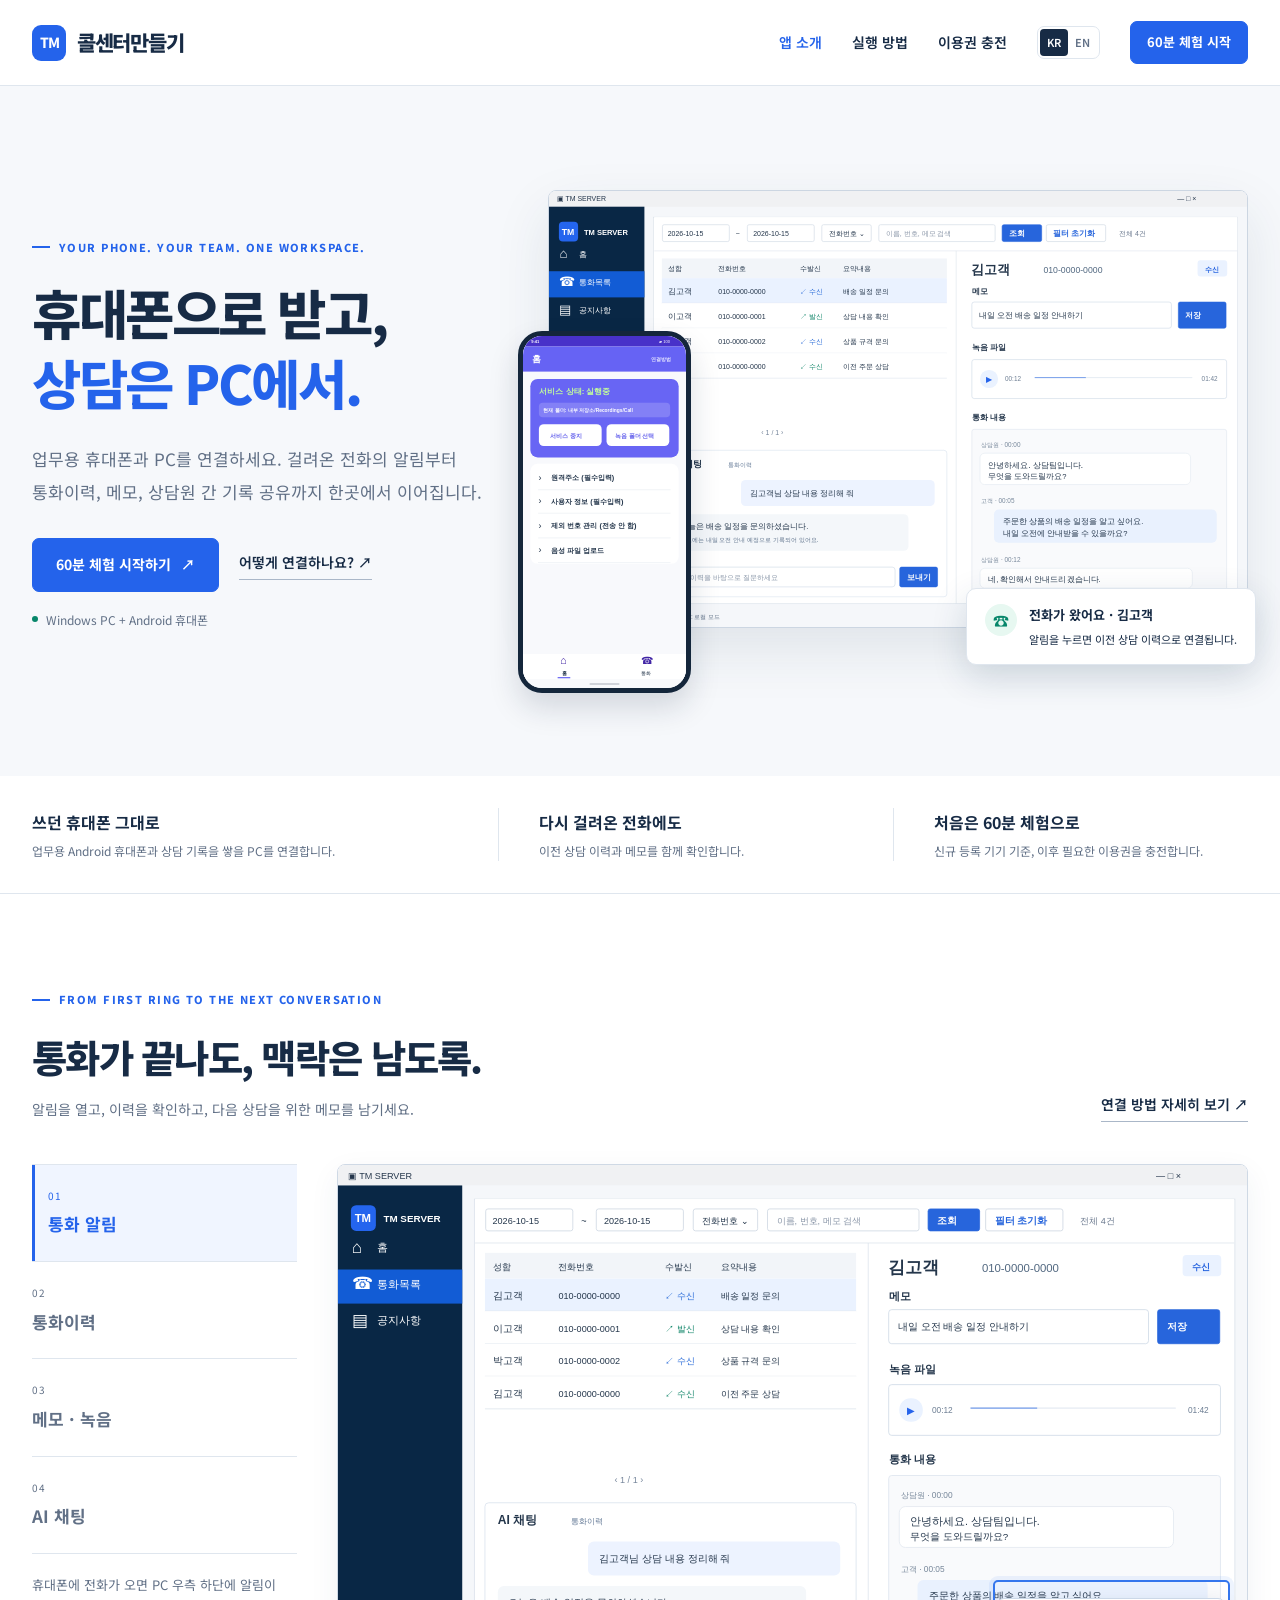
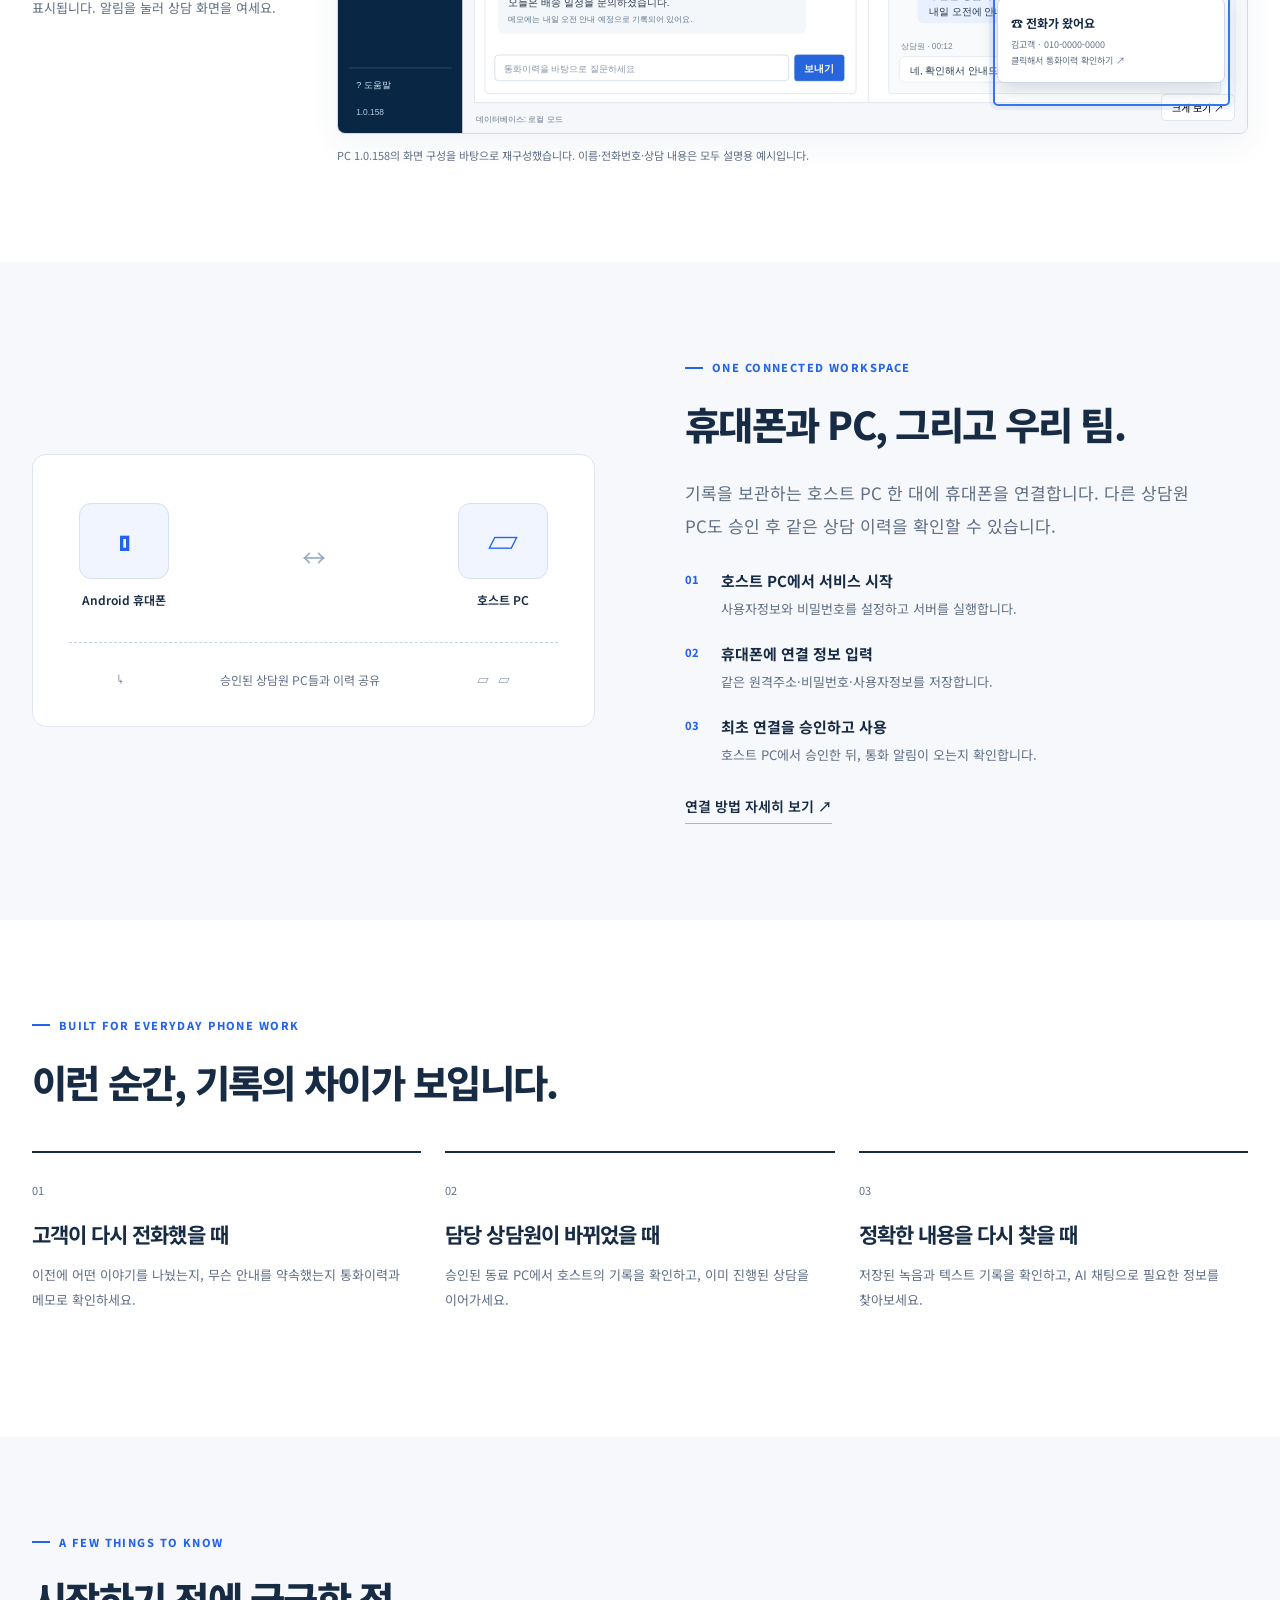
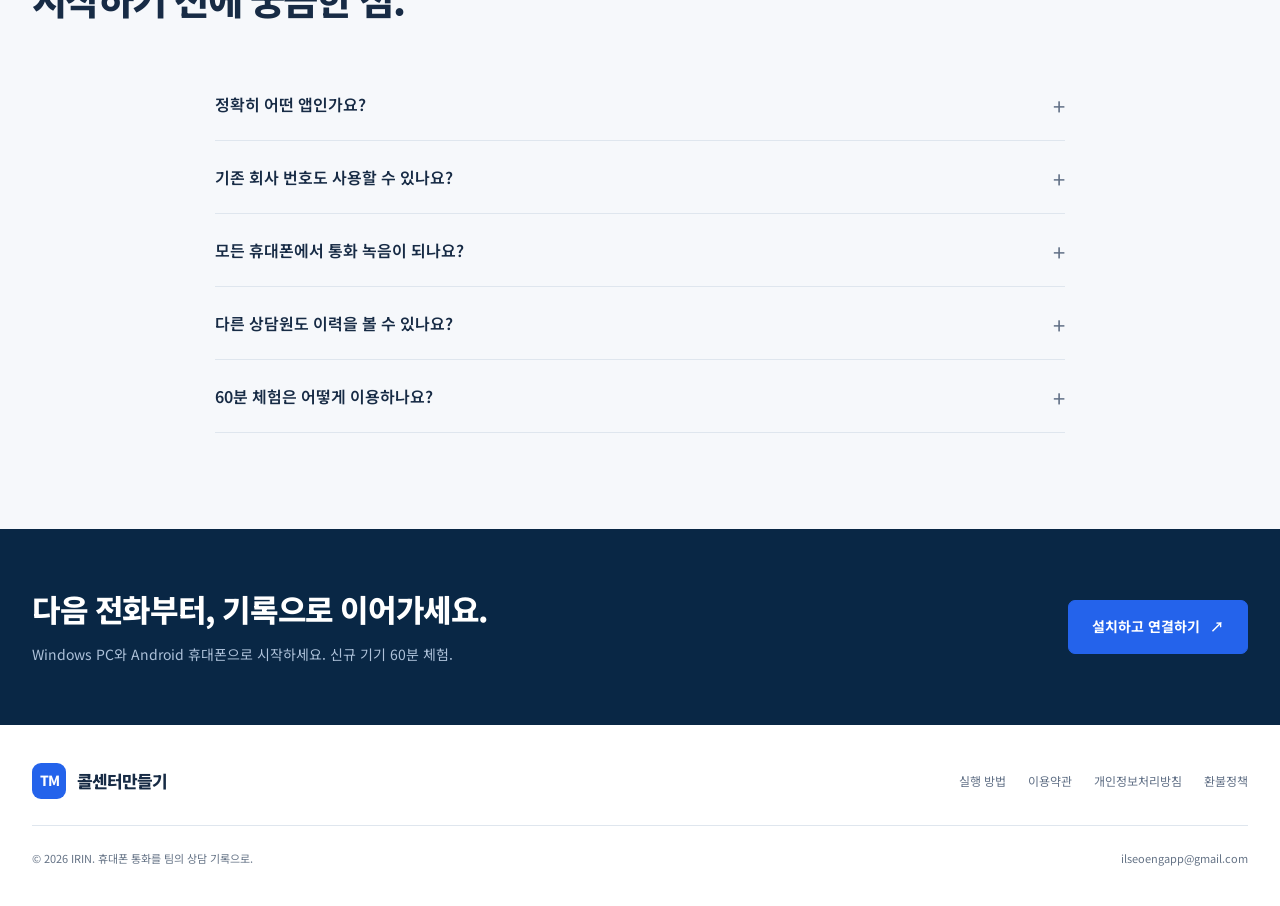
==== index.html @ b079500b "Renew TM product site and setup guide with current app screens" ====
<!DOCTYPE html>
<html lang="ko">
 <head>
  <meta charset="utf-8"/>
  <meta content="width=device-width, initial-scale=1" name="viewport"/>
  <meta content="#092745" name="theme-color"/>
  <title>
   콜센터만들기 | 휴대폰으로 받고, PC에서 이어가는 상담
  </title>
  <meta content="Android 휴대폰 통화 알림, 통화이력과 메모, 녹음 다시 듣기, AI 채팅까지. Windows PC와 연결하고 상담원끼리 기록을 공유하세요. 신규 기기 60분 체험." name="description"/>
  <link href="https://ilseoeng.github.io/" rel="canonical"/>
  <meta content="콜센터만들기 | 휴대폰으로 받고, PC에서 이어가는 상담" property="og:title"/>
  <meta content="Android 휴대폰 통화 알림, 통화이력과 메모, 녹음 다시 듣기, AI 채팅까지. Windows PC와 연결하고 상담원끼리 기록을 공유하세요. 신규 기기 60분 체험." property="og:description"/>
  <meta content="website" property="og:type"/>
  <meta content="https://ilseoeng.github.io/" property="og:url"/>
  <link href="assets/favicon.svg" rel="icon" type="image/svg+xml"/>
  <link href="assets/site.css" rel="stylesheet"/>
  <script defer="" src="assets/site.js">
  </script>
 </head>
 <body>
  <a class="skip" href="#main">
   본문으로 바로가기
  </a>
  <header class="header">
   <div class="wrap header-inner">
    <a class="brand" href="index.html">
     <span aria-hidden="true" class="brand-mark">
      TM
     </span>
     <span data-i18n="brand">
      콜센터만들기
     </span>
    </a>
    <button aria-controls="site-nav" aria-expanded="false" aria-label="메뉴 열기" class="nav-toggle">
     ☰
    </button>
    <nav aria-label="주 메뉴" class="nav" id="site-nav">
     <a aria-current="page" href="index.html#features">
      <span data-i18n="nav.about">
       앱 소개
      </span>
     </a>
     <a href="start.html">
      <span data-i18n="nav.guide">
       실행 방법
      </span>
     </a>
     <a href="pricing.html">
      <span data-i18n="nav.topup">
       이용권 충전
      </span>
     </a>
     <div aria-label="Language" class="language">
      <button aria-pressed="true" data-language="ko">
       KR
      </button>
      <button aria-pressed="false" data-language="en">
       EN
      </button>
     </div>
     <a class="btn small" href="start.html#download">
      <span data-i18n="nav.cta">
       60분 체험 시작
      </span>
     </a>
    </nav>
   </div>
  </header>
  <main id="main">
   <section class="hero">
    <div class="wrap hero-grid">
     <div class="hero-copy">
      <div class="eyebrow" data-i18n="hero.eyebrow">
       YOUR PHONE. YOUR TEAM. ONE WORKSPACE.
      </div>
      <h1>
       <span data-i18n="hero.h1">
        휴대폰으로 받고,
       </span>
       <br/>
       <span class="accent" data-i18n="hero.h2">
        상담은 PC에서.
       </span>
      </h1>
      <p class="lead" data-i18n="hero.desc">
       업무용 휴대폰과 PC를 연결하세요. 걸려온 전화의 알림부터 통화이력, 메모, 상담원 간 기록 공유까지 한곳에서 이어집니다.
      </p>
      <div class="hero-actions">
       <a class="btn" href="start.html#download">
        <span data-i18n="hero.cta">
         60분 체험 시작하기
        </span>
        <span aria-hidden="true">
         ↗
        </span>
       </a>
       <a class="text-link" href="start.html#pc">
        <span data-i18n="hero.link">
         어떻게 연결하나요? ↗
        </span>
       </a>
      </div>
      <div class="hero-platform">
       <span class="status-dot">
       </span>
       <span data-i18n="hero.platform">
        Windows PC + Android 휴대폰
       </span>
      </div>
     </div>
     <figure class="hero-visual" style="margin:0">
      <img alt="PC 통화목록. 통화이력, AI 채팅, 메모, 녹음 파일과 통화 내용이 한 화면에 배치됩니다." class="hero-desktop" fetchpriority="high" height="750" src="assets/screens/pc-calls.svg" width="1200"/>
      <div class="hero-phone">
       <img alt="연결된 Android 앱 홈 화면" height="870" src="assets/screens/mobile-home.svg" width="400"/>
      </div>
      <div class="hero-toast">
       <span aria-hidden="true" class="toast-icon">
        ☎
       </span>
       <div>
        <strong>
         <span data-i18n="hero.notice">
          전화가 왔어요 · 김고객
         </span>
        </strong>
        <span data-i18n="hero.notice.desc">
         알림을 누르면 이전 상담 이력으로 연결됩니다.
        </span>
       </div>
      </div>
      <figcaption class="visual-caption">
       <span data-i18n="hero.caption">
        최신 UI를 바탕으로 재구성 · 예시 데이터
       </span>
      </figcaption>
     </figure>
    </div>
   </section>
   <section aria-label="서비스 요약" class="intro-strip">
    <div class="wrap intro-inner">
     <div>
      <strong data-i18n="strip.1">
       쓰던 휴대폰 그대로
      </strong>
      <p data-i18n="strip.1d">
       업무용 Android 휴대폰과 상담 기록을 쌓을 PC를 연결합니다.
      </p>
     </div>
     <div>
      <strong data-i18n="strip.2">
       다시 걸려온 전화에도
      </strong>
      <p data-i18n="strip.2d">
       이전 상담 이력과 메모를 함께 확인합니다.
      </p>
     </div>
     <div>
      <strong data-i18n="strip.3">
       처음은 60분 체험으로
      </strong>
      <p data-i18n="strip.3d">
       신규 등록 기기 기준, 이후 필요한 이용권을 충전합니다.
      </p>
     </div>
    </div>
   </section>
   <section class="section" id="features">
    <div class="wrap">
     <div class="section-head">
      <div>
       <div class="eyebrow" data-i18n="tour.eye">
        FROM FIRST RING TO THE NEXT CONVERSATION
       </div>
       <h2 data-i18n="tour.title">
        통화가 끝나도, 맥락은 남도록.
       </h2>
       <p data-i18n="tour.desc">
        알림을 열고, 이력을 확인하고, 다음 상담을 위한 메모를 남기세요.
       </p>
      </div>
      <a class="text-link" href="start.html">
       <span data-i18n="connect.link">
        연결 방법 자세히 보기 ↗
       </span>
      </a>
     </div>
     <div class="tour">
      <div class="tour-controls">
       <div aria-label="기능 흐름" class="tour-tabs" role="tablist">
        <button aria-controls="tour-panel" aria-selected="true" class="tour-tab" data-demo="notice" id="tab-notice" role="tab" tabindex="0">
         <span>
          01
         </span>
         <strong data-i18n="tour.1">
          통화 알림
         </strong>
        </button>
        <button aria-controls="tour-panel" aria-selected="false" class="tour-tab" data-demo="history" id="tab-history" role="tab" tabindex="-1">
         <span>
          02
         </span>
         <strong data-i18n="tour.2">
          통화이력
         </strong>
        </button>
        <button aria-controls="tour-panel" aria-selected="false" class="tour-tab" data-demo="memo" id="tab-memo" role="tab" tabindex="-1">
         <span>
          03
         </span>
         <strong data-i18n="tour.3">
          메모 · 녹음
         </strong>
        </button>
        <button aria-controls="tour-panel" aria-selected="false" class="tour-tab" data-demo="ai" id="tab-ai" role="tab" tabindex="-1">
         <span>
          04
         </span>
         <strong data-i18n="tour.4">
          AI 채팅
         </strong>
        </button>
       </div>
       <p aria-live="polite" class="tour-description" id="tour-description">
        휴대폰에 전화가 오면 PC 우측 하단에 알림이 표시됩니다. 알림을 눌러 상담 화면을 여세요.
       </p>
      </div>
      <div aria-labelledby="tab-notice" class="tour-screen" data-scene="notice" id="tour-panel" role="tabpanel">
       <div class="tour-viewport">
        <button aria-label="PC 통화목록 예시 화면 확대" class="screen-button screen-frame" data-zoom="">
         <img alt="PC 통화목록, 메모, 녹음 다시 듣기와 AI 채팅의 위치" height="750" loading="lazy" src="assets/screens/pc-calls.svg" width="1200"/>
         <span class="zoom-label">
          <span data-i18n="zoom">
           크게 보기 ↗
          </span>
         </span>
        </button>
        <button aria-label="통화 알림을 열어 통화이력 보기" class="tour-notification" type="button">
         <strong>
          ☎ 전화가 왔어요
         </strong>
         <span>
          김고객 · 010-0000-0000
         </span>
         <span>
          클릭해서 통화이력 확인하기 ↗
         </span>
        </button>
        <div class="tour-highlight">
        </div>
       </div>
       <p class="figure-note" data-i18n="tour.note">
        PC 1.0.158의 화면 구성을 바탕으로 재구성했습니다. 이름·전화번호·상담 내용은 모두 설명용 예시입니다.
       </p>
      </div>
     </div>
    </div>
   </section>
   <section class="section soft">
    <div class="wrap workflow">
     <div class="workflow-diagram">
      <div class="device-pair">
       <div class="device">
        <span aria-hidden="true">
         ▯
        </span>
        <span data-i18n="connect.phone">
         Android 휴대폰
        </span>
       </div>
       <span aria-hidden="true" class="connection">
        ↔
       </span>
       <div class="device">
        <span aria-hidden="true">
         ▱
        </span>
        <span data-i18n="connect.host">
         호스트 PC
        </span>
       </div>
      </div>
      <div class="team-line">
       <span aria-hidden="true">
        ↳
       </span>
       <span data-i18n="connect.agent">
        승인된 상담원 PC들과 이력 공유
       </span>
       <span aria-hidden="true">
        ▱   ▱
       </span>
      </div>
     </div>
     <div>
      <div class="eyebrow" data-i18n="connect.eye">
       ONE CONNECTED WORKSPACE
      </div>
      <h2 data-i18n="connect.title">
       휴대폰과 PC, 그리고 우리 팀.
      </h2>
      <p class="lead" data-i18n="connect.desc">
       기록을 보관하는 호스트 PC 한 대에 휴대폰을 연결합니다. 다른 상담원 PC도 승인 후 같은 상담 이력을 확인할 수 있습니다.
      </p>
      <div class="steps-inline">
       <div>
        <span class="step-dot">
         01
        </span>
        <div>
         <strong data-i18n="connect.1">
          호스트 PC에서 서비스 시작
         </strong>
         <p data-i18n="connect.1d">
          사용자정보와 비밀번호를 설정하고 서버를 실행합니다.
         </p>
        </div>
       </div>
       <div>
        <span class="step-dot">
         02
        </span>
        <div>
         <strong data-i18n="connect.2">
          휴대폰에 연결 정보 입력
         </strong>
         <p data-i18n="connect.2d">
          같은 원격주소·비밀번호·사용자정보를 저장합니다.
         </p>
        </div>
       </div>
       <div>
        <span class="step-dot">
         03
        </span>
        <div>
         <strong data-i18n="connect.3">
          최초 연결을 승인하고 사용
         </strong>
         <p data-i18n="connect.3d">
          호스트 PC에서 승인한 뒤, 통화 알림이 오는지 확인합니다.
         </p>
        </div>
       </div>
      </div>
      <a class="text-link" href="start.html">
       <span data-i18n="connect.link">
        연결 방법 자세히 보기 ↗
       </span>
      </a>
     </div>
    </div>
   </section>
   <section class="section">
    <div class="wrap">
     <div class="section-head">
      <div>
       <div class="eyebrow" data-i18n="use.eye">
        BUILT FOR EVERYDAY PHONE WORK
       </div>
       <h2 data-i18n="use.title">
        이런 순간, 기록의 차이가 보입니다.
       </h2>
      </div>
     </div>
     <div class="use-cases">
      <article class="use-case">
       <div class="number">
        01
       </div>
       <h3 data-i18n="use.1">
        고객이 다시 전화했을 때
       </h3>
       <p data-i18n="use.1d">
        이전에 어떤 이야기를 나눴는지, 무슨 안내를 약속했는지 통화이력과 메모로 확인하세요.
       </p>
      </article>
      <article class="use-case">
       <div class="number">
        02
       </div>
       <h3 data-i18n="use.2">
        담당 상담원이 바뀌었을 때
       </h3>
       <p data-i18n="use.2d">
        승인된 동료 PC에서 호스트의 기록을 확인하고, 이미 진행된 상담을 이어가세요.
       </p>
      </article>
      <article class="use-case">
       <div class="number">
        03
       </div>
       <h3 data-i18n="use.3">
        정확한 내용을 다시 찾을 때
       </h3>
       <p data-i18n="use.3d">
        저장된 녹음과 텍스트 기록을 확인하고, AI 채팅으로 필요한 정보를 찾아보세요.
       </p>
      </article>
     </div>
    </div>
   </section>
   <section class="section soft">
    <div class="wrap">
     <div class="section-head">
      <div>
       <div class="eyebrow" data-i18n="faq.eye">
        A FEW THINGS TO KNOW
       </div>
       <h2 data-i18n="faq.title">
        시작하기 전에 궁금한 점.
       </h2>
      </div>
     </div>
     <div class="faq">
      <details>
       <summary>
        <span data-i18n="faq.1">
         정확히 어떤 앱인가요?
        </span>
       </summary>
       <p data-i18n="faq.1d">
        Android 휴대폰의 수발신 통화를 Windows PC의 알림·통화이력·메모와 연결하는 상담 관리 앱입니다. 녹음 파일이 있으면 다시 듣기와 텍스트 기록, AI를 활용한 내용 확인도 할 수 있습니다. 실제 전화는 휴대폰으로 받습니다.
       </p>
      </details>
      <details>
       <summary>
        <span data-i18n="faq.2">
         기존 회사 번호도 사용할 수 있나요?
        </span>
       </summary>
       <p data-i18n="faq.2d">
        회사·매장 번호를 업무용 Android 휴대폰으로 착신전환해 받는 방식으로 사용할 수 있습니다. 착신전환은 이용 중인 통신사에서 별도로 설정하세요. 휴대폰 번호로 직접 걸고 받는 통화도 연결할 수 있습니다.
       </p>
      </details>
      <details>
       <summary>
        <span data-i18n="faq.3">
         모든 휴대폰에서 통화 녹음이 되나요?
        </span>
       </summary>
       <p data-i18n="faq.3d">
        통화 녹음 지원 여부는 휴대폰과 기본 전화 앱에 따라 다릅니다. 녹음을 지원하는 환경에서 통화 녹음이 저장되는 폴더를 선택하세요. 녹음 다시 듣기와 텍스트 기록은 해당 녹음 파일이 있어야 사용할 수 있습니다.
       </p>
      </details>
      <details>
       <summary>
        <span data-i18n="faq.4">
         다른 상담원도 이력을 볼 수 있나요?
        </span>
       </summary>
       <p data-i18n="faq.4d">
        추가 상담원 PC에 프로그램을 설치하고 클라이언트 탭에서 호스트 PC로 연결합니다. 최초 접속은 호스트 PC에서 승인해야 하며, 기록을 제공하는 호스트 PC가 실행 중이어야 합니다.
       </p>
      </details>
      <details>
       <summary>
        <span data-i18n="faq.5">
         60분 체험은 어떻게 이용하나요?
        </span>
       </summary>
       <p data-i18n="faq.5d">
        신규 등록 대상 기기에 60분 체험 시간이 제공됩니다. 이미 사용한 기기를 재설치해도 시간이 새로 지급되지는 않습니다. 이후에는 이용권을 충전해 사용하세요.
       </p>
      </details>
     </div>
    </div>
   </section>
   <section class="cta">
    <div class="wrap cta-inner">
     <div>
      <h2 data-i18n="cta.title">
       다음 전화부터, 기록으로 이어가세요.
      </h2>
      <p data-i18n="cta.desc">
       Windows PC와 Android 휴대폰으로 시작하세요. 신규 기기 60분 체험.
      </p>
     </div>
     <a class="btn" href="start.html#download">
      <span data-i18n="cta.button">
       설치하고 연결하기
      </span>
      <span aria-hidden="true">
       ↗
      </span>
     </a>
    </div>
   </section>
  </main>
  <footer class="footer">
   <div class="wrap">
    <div class="footer-top">
     <a class="brand" href="index.html">
      <span aria-hidden="true" class="brand-mark">
       TM
      </span>
      <span data-i18n="brand">
       콜센터만들기
      </span>
     </a>
     <div class="footer-links">
      <a href="start.html">
       <span data-i18n="footer.guide">
        실행 방법
       </span>
      </a>
      <a href="terms.html">
       <span data-i18n="footer.terms">
        이용약관
       </span>
      </a>
      <a href="privacy.html">
       <span data-i18n="footer.privacy">
        개인정보처리방침
       </span>
      </a>
      <a href="refund.html">
       <span data-i18n="footer.refund">
        환불정책
       </span>
      </a>
     </div>
    </div>
    <div class="footer-bottom">
     <span>
      © 2026 IRIN.
      <span data-i18n="footer.tagline">
       휴대폰 통화를 팀의 상담 기록으로.
      </span>
     </span>
     <a href="mailto:ilseoengapp@gmail.com">
      ilseoengapp@gmail.com
     </a>
    </div>
   </div>
  </footer>
  <dialog aria-labelledby="dialog-title" class="screen-dialog" id="screen-dialog">
   <div class="dialog-top">
    <strong id="dialog-title">
    </strong>
    <button aria-label="확대 화면 닫기" class="dialog-close">
     ×
    </button>
   </div>
   <img alt="" class="dialog-image" src="assets/screens/pc-server.svg"/>
  </dialog>
 </body>
</html>
---- assets/site.css ----
@import url('https://fonts.googleapis.com/css2?family=Noto+Sans+KR:wght@400;500;600;700;800;900&display=swap');
:root{--ink:#172b45;--muted:#617086;--blue:#2463eb;--line:#dfe6ee;--paper:#f6f8fb;--green:#07866a;--navy:#092745;--font:'Noto Sans KR',sans-serif}
*{box-sizing:border-box}html{scroll-behavior:smooth;scroll-padding-top:110px}body{margin:0;color:var(--ink);background:#fff;font-family:var(--font);font-size:15px;line-height:1.75;-webkit-font-smoothing:antialiased}a{color:inherit;text-decoration:none}button,input{font:inherit}button,a{-webkit-tap-highlight-color:transparent}button{cursor:pointer}img{display:block;max-width:100%;height:auto}h1,h2,h3,p{margin:0}h1,h2,h3{word-break:keep-all;overflow-wrap:break-word;line-height:1.4;letter-spacing:-.045em}h1{font-size:clamp(36px,4.2vw,60px);font-weight:800;line-height:1.3}h2{font-size:clamp(28px,3vw,42px);font-weight:800}h3{font-size:21px;font-weight:700}p{word-break:keep-all}a:focus-visible,button:focus-visible,summary:focus-visible{outline:3px solid #3779f7;outline-offset:5px;border-radius:4px}.skip{position:fixed;top:-80px;left:16px;background:var(--ink);color:#fff;padding:10px 20px;z-index:100}.skip:focus{top:8px}.wrap{width:min(1240px,calc(100% - 64px));margin:auto}.header{height:86px;border-bottom:1px solid var(--line);background:#ffffffed;backdrop-filter:blur(15px);position:sticky;top:0;z-index:30}.header-inner{display:flex;align-items:center;justify-content:space-between;height:100%;gap:28px}.brand{display:flex;align-items:center;gap:11px;font-size:21px;font-weight:800;letter-spacing:-.06em;white-space:nowrap}.brand-mark{display:grid;place-items:center;width:34px;height:36px;background:var(--blue);color:white;font-size:14px;border-radius:9px;letter-spacing:-1px}.nav{display:flex;align-items:center;gap:30px;font-size:14px;font-weight:600}.nav a:hover,.text-link:hover{color:var(--blue)}.nav a[aria-current=page]{color:var(--blue)}.language{border:1px solid var(--line);border-radius:7px;display:flex;padding:2px;font-size:11px}.language button{border:0;background:none;color:var(--muted);padding:5px 7px;border-radius:4px;font-size:11px;line-height:1.5}.language button[aria-pressed=true]{background:var(--ink);color:#fff}.nav-toggle{display:none;background:none;border:1px solid var(--line);padding:6px 11px;border-radius:6px}.btn{display:inline-flex;align-items:center;justify-content:center;gap:10px;border:1px solid var(--blue);background:var(--blue);color:white;padding:14px 23px;border-radius:7px;font-weight:700;font-size:14px;line-height:1.7;transition:background .18s,transform .18s}.btn:hover{background:#174cbd;transform:translateY(-1px);color:#fff}.btn.small{padding:9px 16px;font-size:13px}.btn-secondary{background:#fff;border-color:var(--line);color:var(--ink)}.btn-secondary:hover{background:var(--paper);color:var(--ink)}.text-link{font-size:14px;font-weight:600;border-bottom:1px solid #aab7c8;padding-bottom:4px;display:inline-block}.eyebrow{display:flex;align-items:center;gap:9px;color:var(--blue);font-size:11px;font-weight:800;letter-spacing:.13em;text-transform:uppercase;margin-bottom:20px}.eyebrow:before{content:'';width:18px;height:2px;background:currentColor}.lead{font-size:17px;line-height:1.95;color:var(--muted);margin-top:25px;max-width:530px}.muted{color:var(--muted)}.fine{font-size:12px;color:var(--muted)}.hero{padding:80px 0 75px;overflow:hidden;background:var(--paper)}.hero-grid{display:grid;grid-template-columns:.86fr 1.34fr;align-items:center;gap:38px}.hero .accent{color:var(--blue)}.hero-actions{display:flex;flex-wrap:wrap;align-items:center;gap:20px;margin:30px 0 17px}.hero-platform{display:flex;align-items:center;gap:8px;color:var(--muted);font-size:12px}.status-dot{width:6px;height:6px;border-radius:50%;background:var(--green);display:inline-block}.hero-visual{position:relative;min-width:0;padding:24px 0 45px 18px}.hero-desktop{width:100%;border:1px solid #ccd6e2;border-radius:8px;box-shadow:0 22px 55px #1c37511a}.hero-phone{width:24%;position:absolute;left:-12px;bottom:8px;box-shadow:0 15px 30px #12213a26;border:5px solid #14263b;border-radius:24px;overflow:hidden;background:#fff}.hero-toast{position:absolute;right:-8px;bottom:36px;background:#fff;box-shadow:0 12px 35px #15365a29;border:1px solid var(--line);border-radius:10px;display:flex;gap:12px;padding:15px 18px;font-size:11px;max-width:63%}.toast-icon{width:32px;height:32px;border-radius:50%;background:#e7f8f1;color:var(--green);display:grid;place-items:center;font-size:16px;flex-shrink:0}.hero-toast strong{display:block;font-size:13px;margin-bottom:3px}.visual-caption{text-align:right;padding-top:11px;font-size:10px;color:var(--muted)}.intro-strip{border-bottom:1px solid var(--line)}.intro-inner{display:grid;grid-template-columns:1.2fr 1fr 1fr;gap:40px;padding:32px 0}.intro-inner>div+div{border-left:1px solid var(--line);padding-left:40px}.intro-inner strong{font-size:16px;font-weight:700;display:block;margin-bottom:4px}.intro-inner p{font-size:12px;color:var(--muted)}.section{padding:96px 0}.section.soft{background:var(--paper)}.section-head{display:flex;align-items:flex-end;justify-content:space-between;gap:35px;margin-bottom:42px}.section-head p{max-width:410px;font-size:14px;color:var(--muted);margin-top:14px}.tour{display:grid;grid-template-columns:265px 1fr;gap:40px;align-items:start}.tour-tabs{display:flex;flex-direction:column;border-top:1px solid var(--line)}.tour-tab{position:relative;border:0;border-bottom:1px solid var(--line);background:none;text-align:left;padding:22px 18px 22px 0;color:var(--muted)}.tour-tab span{font-size:10px;letter-spacing:.08em;display:block;margin-bottom:5px}.tour-tab strong{font-size:17px;font-weight:700}.tour-tab[aria-selected=true]{color:var(--blue);padding-left:16px;background:#f0f5ff}.tour-tab[aria-selected=true]:before{content:'';position:absolute;left:0;top:0;bottom:0;width:3px;background:var(--blue)}.tour-description{padding-top:20px;font-size:13px;color:var(--muted);min-height:88px}.tour-screen{position:relative}.screen-button{border:0;background:transparent;padding:0;display:block;width:100%;position:relative;text-align:left}.screen-frame{border:1px solid #cfd9e5;border-radius:8px;box-shadow:0 10px 30px #173d6210;overflow:hidden;background:white}.screen-button:hover .zoom-label{background:var(--ink);color:#fff}.zoom-label{position:absolute;right:12px;bottom:12px;background:#ffffffed;border:1px solid var(--line);border-radius:5px;font-size:10px;padding:4px 10px}.tour-highlight{pointer-events:none;position:absolute;border:2px solid #3476ed;border-radius:5px;box-shadow:0 0 0 4px #3476ed15;transition:all .3s;left:17%;top:21%;width:37%;height:37%}.tour-screen[data-scene=memo] .tour-highlight{left:57%;top:25%;width:41%;height:14%}.tour-screen[data-scene=ai] .tour-highlight{left:16%;top:62%;width:38%;height:32%}.tour-screen[data-scene=notice] .tour-highlight{left:75%;top:76%;width:23%;height:18%}.figure-note{font-size:11px;line-height:1.8;color:var(--muted);margin-top:12px}.workflow{display:grid;grid-template-columns:1fr 1fr;gap:90px;align-items:center}.workflow-diagram{background:white;border:1px solid var(--line);border-radius:14px;padding:36px}.device-pair{display:flex;align-items:center;justify-content:space-between;padding:12px 10px 32px;border-bottom:1px dashed #c6d3e2}.device{display:grid;justify-items:center;gap:10px;font-size:12px;font-weight:600}.device>span[aria-hidden]{display:grid;place-items:center;border:1px solid #d6e0ef;background:#f0f5ff;border-radius:12px;width:90px;height:76px;font-size:32px;color:var(--blue)}.connection{font-size:24px;color:#9aabc1}.team-line{padding-top:26px;display:flex;align-items:center;justify-content:space-around;font-size:12px;color:var(--muted)}.steps-inline{margin:26px 0;display:grid;gap:20px}.steps-inline>div{display:flex;gap:14px}.step-dot{color:var(--blue);font-size:11px;font-weight:800;min-width:22px;margin-top:2px}.steps-inline strong{font-size:15px;display:block}.steps-inline p{font-size:13px;color:var(--muted);margin-top:4px}.use-cases{display:grid;grid-template-columns:repeat(3,1fr);gap:24px}.use-case{padding:28px 0;border-top:2px solid var(--ink)}.use-case .number{color:var(--muted);font-size:11px;margin-bottom:20px}.use-case p{color:var(--muted);font-size:13px;line-height:1.9;margin-top:14px}.faq{max-width:850px;margin:auto}.faq details{border-bottom:1px solid var(--line)}.faq summary{padding:22px 35px 22px 0;cursor:pointer;font-size:16px;font-weight:600;list-style:none;position:relative}.faq summary:after{content:'+';position:absolute;right:0;color:var(--muted);font-size:22px;font-weight:400;top:18px}.faq details[open] summary:after{content:'−'}.faq details p{padding:0 32px 24px 0;font-size:14px;line-height:1.95;color:var(--muted)}.cta{background:var(--navy);color:white;padding:58px 0}.cta-inner{display:flex;align-items:center;justify-content:space-between;gap:40px}.cta h2{font-size:31px}.cta p{color:#adc1d9;font-size:14px;margin-top:12px}.footer{padding:38px 0;background:#fff}.footer-top{display:flex;justify-content:space-between;gap:25px;align-items:center}.footer .brand{font-size:17px}.footer-links{display:flex;gap:22px;font-size:12px;color:var(--muted)}.footer-bottom{font-size:11px;color:#657386;display:flex;justify-content:space-between;gap:20px;border-top:1px solid var(--line);padding-top:23px;margin-top:26px}.guide-intro{padding:64px 0 44px;background:var(--paper);border-bottom:1px solid var(--line)}.guide-intro h1{font-size:44px}.guide-intro p{max-width:650px;font-size:16px;margin-top:18px;color:var(--muted)}.guide-nav{background:#fff;position:sticky;top:86px;z-index:20;border-bottom:1px solid var(--line)}.guide-nav .wrap{display:flex;gap:38px;overflow:auto;white-space:nowrap}.guide-nav a{font-size:12px;font-weight:600;padding:17px 0;color:var(--muted)}.guide-nav a:hover{color:var(--blue)}.guide-section{padding:70px 0;border-bottom:1px solid var(--line);scroll-margin-top:150px}.guide-heading{display:flex;align-items:center;gap:20px;margin-bottom:30px}.guide-heading>span{font-size:13px;color:var(--blue);width:42px;height:42px;border:1px solid #cdddff;display:grid;place-items:center;border-radius:50%;font-weight:800;flex-shrink:0}.guide-heading h2{font-size:29px}.guide-heading p{font-size:13px;color:var(--muted);margin-top:6px}.downloads{display:grid;grid-template-columns:1fr 1fr;gap:24px}.download{border:1px solid var(--line);border-radius:10px;padding:30px;display:grid;grid-template-columns:1fr auto;gap:20px;align-items:center}.download .os{font-size:11px;font-weight:700;color:var(--blue);letter-spacing:.06em;margin-bottom:8px}.download h3{font-size:21px}.download .fine{margin:8px 0 18px}.download-icon{font-size:38px;color:#6984a7}.trial-note{border-left:3px solid var(--blue);background:#f0f5ff;padding:15px 21px;margin-top:24px;font-size:13px;line-height:1.9}.guide-grid{display:grid;grid-template-columns:1.25fr 1fr;gap:52px;align-items:start}.guide-grid.phone-grid{grid-template-columns:.9fr 1.1fr}.guide-shot{background:var(--paper);padding:20px;border-radius:12px;border:1px solid var(--line)}.guide-shot .phone-figure{max-width:290px;margin:0 auto;border:5px solid #172b45;border-radius:22px;overflow:hidden;box-shadow:0 10px 25px #12213a15}.guide-shot .phone-figure img{width:100%}.instructions{counter-reset:instruction;display:grid;gap:0}.instruction{padding:0 0 22px 36px;position:relative;border-left:1px solid var(--line);margin-left:12px}.instruction:last-child{border-left:0;padding-bottom:0}.instruction:before{counter-increment:instruction;content:counter(instruction);position:absolute;left:-13px;top:0;font-size:11px;font-weight:700;width:25px;height:25px;border:1px solid #d3def0;border-radius:50%;display:grid;place-items:center;color:var(--blue);background:#fff}.instruction h3{font-size:16px;margin-bottom:7px}.instruction p{font-size:13px;color:var(--muted);line-height:1.9}.instruction code,.inline-code{padding:2px 7px;border-radius:4px;border:1px solid #d5e0ef;background:#f3f6fa;font:600 12px var(--font);color:var(--ink)}.note-box{background:var(--paper);border:1px solid var(--line);border-radius:8px;padding:18px 20px;margin-top:24px;font-size:12px;line-height:1.9;color:var(--muted)}.note-box strong{color:var(--ink)}.check-list{display:grid;gap:11px;list-style:none;margin:22px 0 0;padding:0;font-size:14px}.check-list li:before{content:'✓';color:var(--green);margin-right:12px;font-weight:700}.success-flow{display:grid;grid-template-columns:repeat(3,1fr);gap:24px;margin-top:30px}.success-step{border:1px solid var(--line);border-radius:10px;padding:23px;background:#fff}.success-step>span{font-size:11px;color:var(--blue);font-weight:800}.success-step h3{font-size:18px;margin:9px 0}.success-step p{font-size:13px;color:var(--muted)}.guide-call{margin-top:32px;max-width:1000px;margin-left:auto;margin-right:auto}.team-detail{margin-top:22px}.team-detail summary{font-weight:600;font-size:14px;cursor:pointer}.team-detail .guide-grid{padding-top:24px}.guide-assumptions{font-size:12px;color:var(--muted);padding:24px 0 0}.screen-dialog{border:0;border-radius:12px;padding:18px;width:min(1400px,95vw);max-height:94vh;box-shadow:0 30px 100px #0004}.screen-dialog::backdrop{background:#0c1d32c9;backdrop-filter:blur(5px)}.dialog-top{display:flex;justify-content:space-between;gap:20px;align-items:center;margin-bottom:14px;font-size:13px}.dialog-close{background:var(--paper);border:1px solid var(--line);border-radius:6px;width:36px;height:36px;font-size:22px}.dialog-image{width:100%;max-height:78vh;margin:auto;object-fit:contain}.no-js-note{padding:12px;background:#edf3ff;text-align:center;font-size:13px}
.tour-notification{position:absolute;right:2.5%;bottom:9%;width:25%;padding:13px;background:#fff;border:1px solid #cbd8e8;border-radius:7px;box-shadow:0 8px 20px #172b4526;font-size:10px;text-align:left;color:var(--ink)}.tour-notification strong,.tour-notification span{display:block}.tour-notification strong{font-size:12px;margin-bottom:4px}.tour-notification span{font-size:9px;color:var(--muted)}.tour-screen:not([data-scene=notice]) .tour-notification{display:none}
@media(min-width:1500px){.hero{padding:100px 0}.hero-visual{margin-right:-35px}.hero-phone{left:-30px}}
@media(max-width:1000px){.hero-grid{grid-template-columns:1fr 1.2fr;gap:24px}.hero h1{font-size:40px}.hero .lead{font-size:14px}.hero-phone{width:25%;left:0}.hero-toast{padding:11px;max-width:65%}.tour{grid-template-columns:220px 1fr;gap:25px}.workflow{gap:40px}.guide-grid{gap:30px}.download{padding:24px}.download-icon{display:none}.downloads .download{display:block}}
@media(max-width:760px){html{scroll-padding-top:85px}.wrap{width:calc(100% - 36px)}.header{height:68px}.brand{font-size:18px}.brand-mark{width:29px;height:31px;font-size:12px}.nav-toggle{display:block}.header-inner{gap:10px}.nav{position:absolute;top:68px;left:0;right:0;border-bottom:1px solid var(--line);background:#fff;padding:22px;display:none;flex-wrap:wrap;gap:22px}.nav.open{display:flex}.nav .language{margin-left:auto}.hero{padding:45px 0 36px}.hero-grid{grid-template-columns:1fr;gap:20px}.hero h1{font-size:41px;letter-spacing:-.06em}.hero .lead{font-size:15px;max-width:450px;margin-top:18px}.eyebrow{margin-bottom:16px;font-size:10px}.hero-actions{gap:17px;margin-top:24px}.hero-visual{max-width:600px;padding:18px 0 43px 16px;margin-top:9px}.hero-toast{right:-1px;bottom:28px;font-size:9px;padding:11px 12px}.hero-toast strong{font-size:10px}.toast-icon{width:25px;height:25px;font-size:12px}.hero-phone{border-width:3px;border-radius:16px;bottom:10px;left:0;width:24%}.visual-caption{font-size:9px}.intro-inner{padding:24px 0;grid-template-columns:1fr;gap:20px}.intro-inner>div+div{padding-left:0;border-left:0;border-top:1px solid var(--line);padding-top:17px}.intro-inner strong{font-size:15px}.intro-inner p{font-size:12px}.section{padding:60px 0}.section-head{display:block;margin-bottom:28px}.section-head .text-link{margin-top:20px}.section-head p{font-size:13px}.tour{display:flex;flex-direction:column;gap:22px}.tour-controls{width:100%}.tour-tabs{flex-direction:row;overflow:auto;border:1px solid var(--line);border-radius:6px}.tour-tab{white-space:nowrap;flex:1;min-width:max-content;padding:12px!important;border-bottom:0;text-align:center}.tour-tab span{display:none}.tour-tab strong{font-size:12px}.tour-tab[aria-selected=true]:before{top:auto;right:0;bottom:0;width:100%;height:2px}.tour-description{min-height:unset;font-size:13px;padding-top:14px}.tour-screen{width:100%}.workflow{grid-template-columns:1fr;gap:34px}.workflow-diagram{padding:26px}.use-cases{grid-template-columns:1fr;gap:12px}.use-case{padding:24px 0}.use-case .number{margin-bottom:8px}.use-case p{margin-top:10px}.faq summary{font-size:14px;padding:20px 25px 20px 0}.faq details p{font-size:13px}.cta{padding:39px 0}.cta-inner{display:block}.cta h2{font-size:27px}.cta p{font-size:13px}.cta .btn{margin-top:24px}.footer-top,.footer-bottom{display:block}.footer-links{gap:17px;margin-top:23px;flex-wrap:wrap}.footer-bottom>span{display:block;margin-top:6px}.guide-intro{padding:40px 0 32px}.guide-intro h1{font-size:34px}.guide-intro p{font-size:14px}.guide-nav{top:68px}.guide-nav .wrap{gap:22px}.guide-nav a{font-size:11px;padding:13px 0}.guide-section{padding:42px 0;scroll-margin-top:130px}.guide-heading{gap:13px;margin-bottom:25px}.guide-heading>span{width:34px;height:34px;font-size:11px}.guide-heading h2{font-size:23px}.guide-heading p{font-size:12px}.downloads{grid-template-columns:1fr;gap:16px}.download h3{font-size:20px}.guide-grid,.guide-grid.phone-grid{grid-template-columns:1fr;gap:28px}.guide-shot{padding:14px}.guide-grid.phone-grid .guide-shot{order:1}.guide-grid.phone-grid .guide-copy{order:0}.instruction p{font-size:13px}.instruction h3{font-size:15px}.trial-note{font-size:12px}.success-flow{grid-template-columns:1fr;gap:14px}.success-step{padding:20px}.screen-dialog{padding:12px}.dialog-top{font-size:11px}.dialog-image{max-height:80vh}}
@media(prefers-reduced-motion:reduce){html{scroll-behavior:auto}*,*:before,*:after{animation:none!important;transition:none!important}}

.pricing-renewal #authSection{border:1px solid var(--line);border-radius:12px;box-shadow:none}.pricing-renewal .pricing-card{border-radius:12px}.pricing-renewal .pricing-card:hover{transform:none}.pricing-renewal main{padding-top:48px;padding-bottom:48px}.pricing-renewal #authSection input{border-radius:6px}.pricing-renewal #verifyBtn{border-radius:6px}.pricing-renewal .lang-btn{color:inherit}

.pricing-renewal #pricingSection{display:grid;grid-template-columns:repeat(3,minmax(0,1fr));gap:22px;padding:20px 0 30px;overflow:visible}.pricing-renewal .pricing-card{min-width:0;width:auto;flex:none;max-width:none}.pricing-renewal .mb-16{margin-bottom:20px}.pricing-renewal #pricingSection button{border-radius:7px}.pricing-renewal #authSection input{font-size:16px}.pricing-renewal #authSection{max-width:530px}.pricing-renewal #authSection .text-slate-400{color:#69788c}@media(max-width:760px){.pricing-renewal #pricingSection{grid-template-columns:1fr;gap:30px;padding-top:30px}.pricing-renewal .pricing-card{max-width:420px;width:100%;margin-left:auto;margin-right:auto}.pricing-renewal main{padding-top:28px;padding-bottom:30px}}

.tour-viewport{position:relative}.tour-highlight{left:16%;top:15%;width:41%;height:30%}.tour-screen[data-scene=memo] .tour-highlight{left:60%;top:22%;width:37%;height:11%}.tour-screen[data-scene=ai] .tour-highlight{left:16%;top:59%;width:41%;height:34%}.tour-screen[data-scene=notice] .tour-highlight{left:72%;top:73%;width:26%;height:22%}

@media(min-width:761px) and (max-width:1000px){.header{height:68px}.header-inner{gap:10px}.nav-toggle{display:block}.nav{position:absolute;top:68px;left:0;right:0;border-bottom:1px solid var(--line);background:#fff;padding:22px;display:none;flex-wrap:wrap;gap:22px}.nav.open{display:flex}.nav .language{margin-left:auto}.guide-nav{top:68px}}
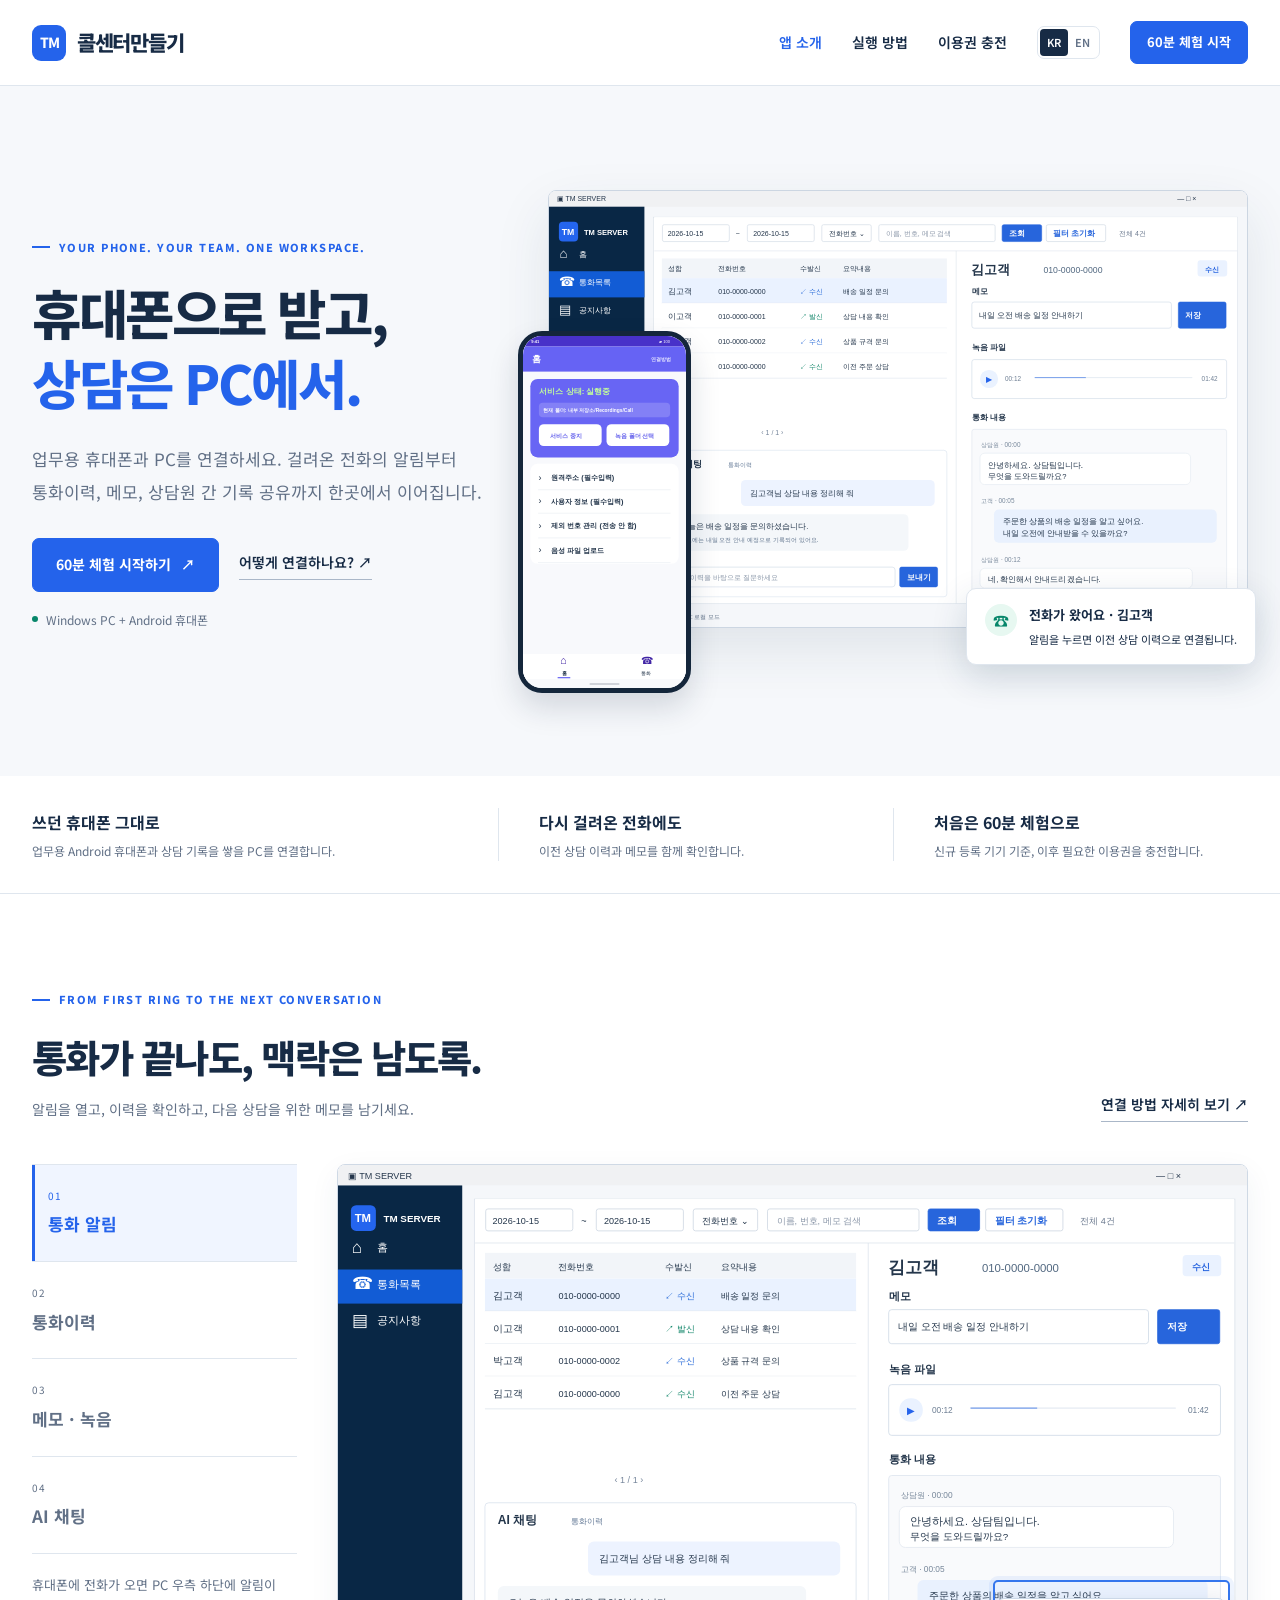
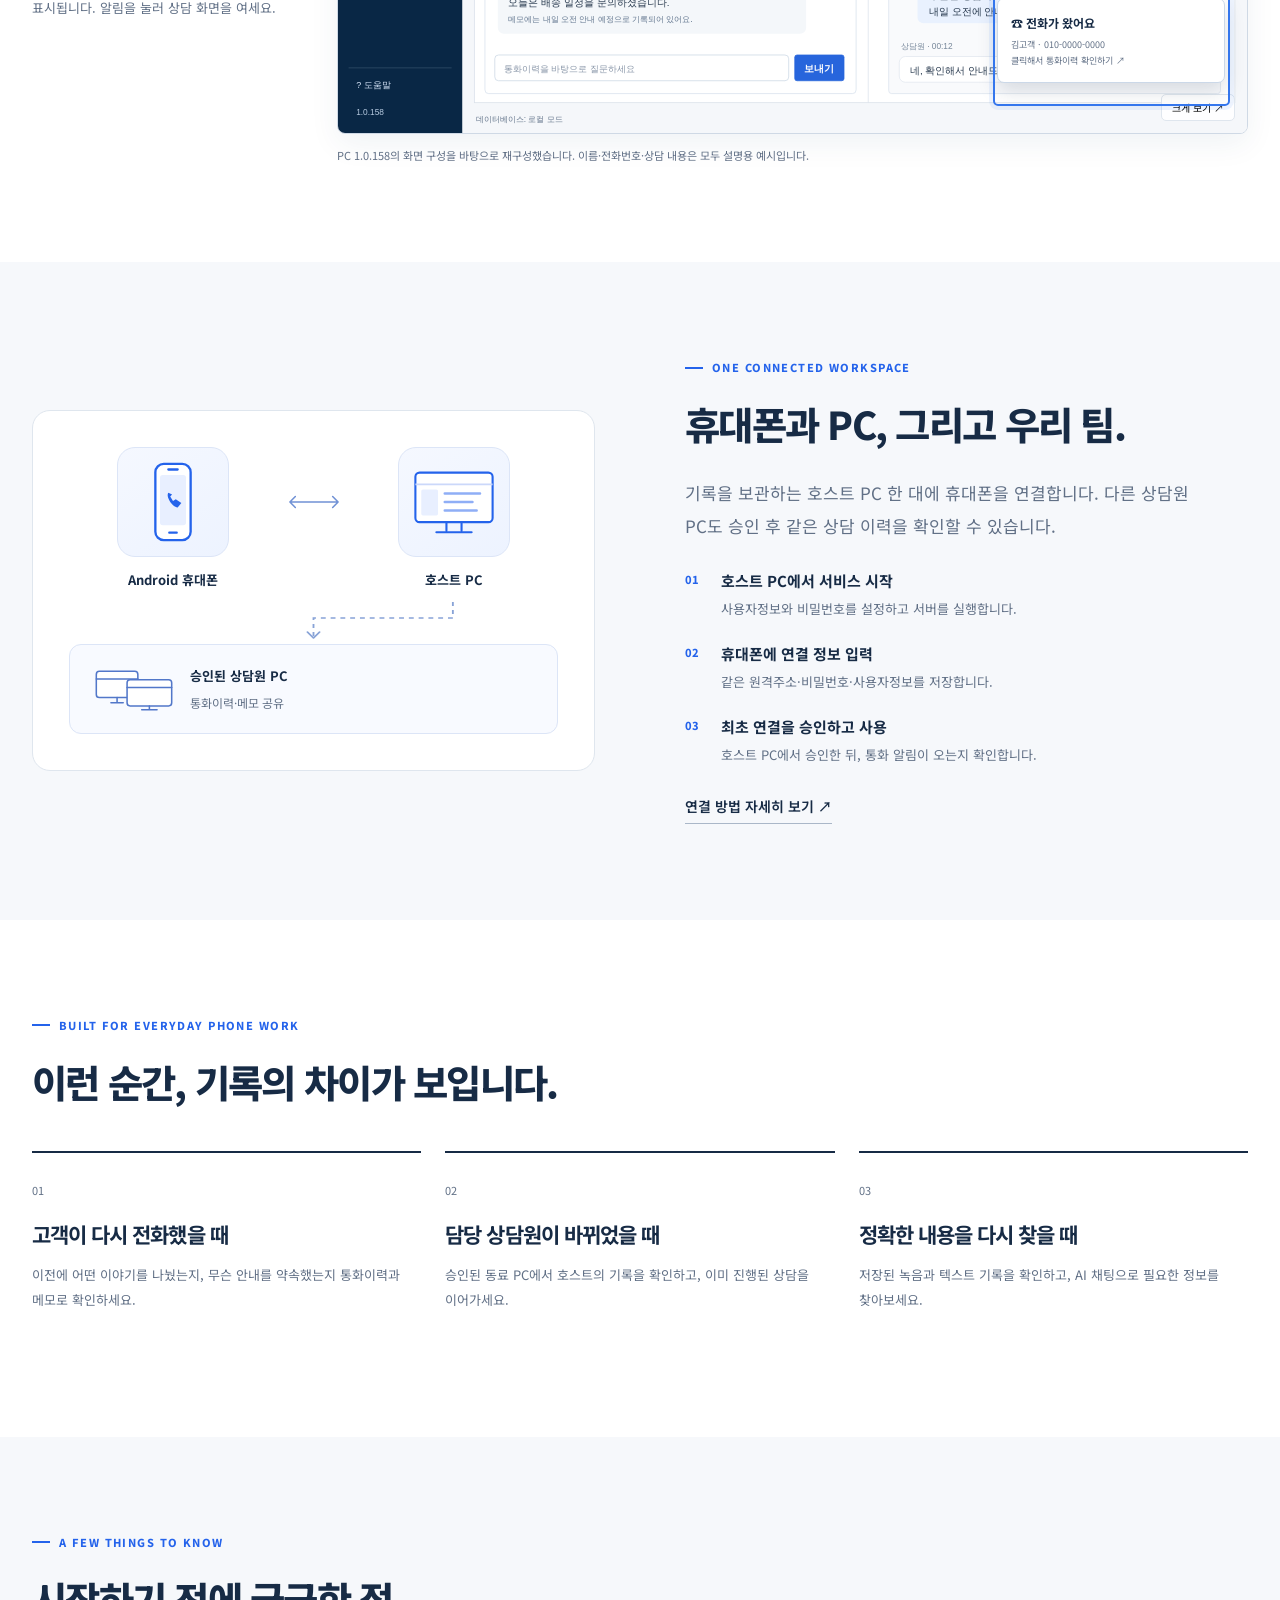
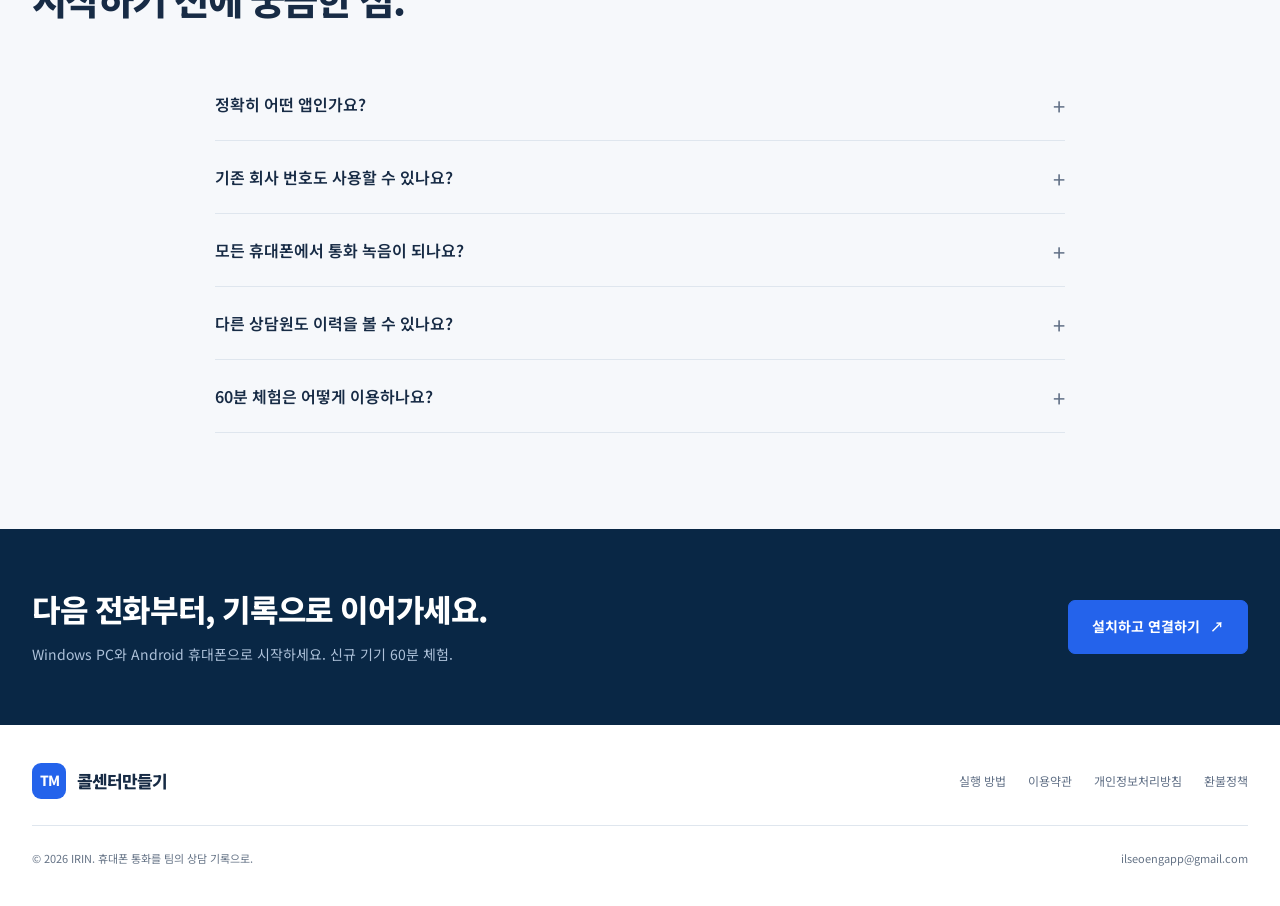
==== commit 6c96e5f2: "Fix connection diagram with recognizable vector devices" ====
--- a/index.html
+++ b/index.html
@@ -261,34 +261,33 @@
      <div class="workflow-diagram">
       <div class="device-pair">
        <div class="device">
-        <span aria-hidden="true">
-         ▯
-        </span>
+        <div class="device-icon" aria-hidden="true">
+         <svg class="phone-icon" viewBox="0 0 56 88" fill="none"><rect x="9" y="3" width="38" height="82" rx="9" fill="#fff" stroke="currentColor" stroke-width="2.5"/><rect x="14" y="15" width="28" height="54" rx="3" fill="#e8efff"/><path d="M23 9h10M24 77h8" stroke="currentColor" stroke-width="2.5" stroke-linecap="round"/><path d="M23 34c-3 4 4 15 10 16l4-5-6-4-3 2-3-5 2-2-4-2Z" fill="currentColor"/></svg>
+        </div>
         <span data-i18n="connect.phone">
          Android 휴대폰
         </span>
        </div>
-       <span aria-hidden="true" class="connection">
-        ↔
-       </span>
+       <svg aria-hidden="true" class="connection" viewBox="0 0 72 24" fill="none"><path d="M5 12h62M12 5l-7 7 7 7M60 5l7 7-7 7" stroke="currentColor" stroke-width="2" stroke-linecap="round" stroke-linejoin="round"/></svg>
        <div class="device">
-        <span aria-hidden="true">
-         ▱
-        </span>
+        <div class="device-icon" aria-hidden="true">
+         <svg class="pc-icon" viewBox="0 0 112 88" fill="none"><rect x="10" y="9" width="92" height="59" rx="5" fill="#fff" stroke="currentColor" stroke-width="2.5"/><path d="M10 23h92" stroke="#cbd8fa" stroke-width="2"/><rect x="17" y="29" width="20" height="31" rx="2" fill="#e8efff"/><path d="M45 34h42M45 44h33M45 54h38" stroke="#8faef6" stroke-width="3" stroke-linecap="round"/><path d="M47 68v10m18-10v10M35 80h42" stroke="currentColor" stroke-width="2.5" stroke-linecap="round"/></svg>
+        </div>
         <span data-i18n="connect.host">
          호스트 PC
         </span>
        </div>
       </div>
+      <div class="team-connector" aria-hidden="true"><svg viewBox="0 0 400 42" preserveAspectRatio="none" fill="none"><path d="M314 0v16H200v20" stroke="currentColor" stroke-width="1.5" stroke-dasharray="4 4"/><path d="m195 30 5 6 5-6" stroke="currentColor" stroke-width="1.5" stroke-linecap="round" stroke-linejoin="round"/></svg></div>
       <div class="team-line">
-       <span aria-hidden="true">
-        ↳
-       </span>
+       <div class="agent-icons" aria-hidden="true">
+        <svg viewBox="0 0 104 56" fill="none"><rect x="3" y="5" width="54" height="34" rx="4" fill="#fff" stroke="currentColor" stroke-width="2"/><path d="M3 15h54M22 46h16m-8-7v7" stroke="currentColor" stroke-width="2" stroke-linecap="round"/><rect x="43" y="16" width="58" height="34" rx="4" fill="#fff" stroke="currentColor" stroke-width="2"/><path d="M43 26h58M62 55h20m-10-5v5" stroke="currentColor" stroke-width="2" stroke-linecap="round"/></svg>
+       </div>
        <span data-i18n="connect.agent">
-        승인된 상담원 PC들과 이력 공유
-       </span>
-       <span aria-hidden="true">
-        ▱   ▱
+        승인된 상담원 PC
+       </span>
+       <span class="team-share" data-i18n="connect.share">
+        통화이력·메모 공유
        </span>
       </div>
      </div>
--- a/assets/site.css
+++ b/assets/site.css
@@ -1,6 +1,17 @@
 @import url('https://fonts.googleapis.com/css2?family=Noto+Sans+KR:wght@400;500;600;700;800;900&display=swap');
 :root{--ink:#172b45;--muted:#617086;--blue:#2463eb;--line:#dfe6ee;--paper:#f6f8fb;--green:#07866a;--navy:#092745;--font:'Noto Sans KR',sans-serif}
-*{box-sizing:border-box}html{scroll-behavior:smooth;scroll-padding-top:110px}body{margin:0;color:var(--ink);background:#fff;font-family:var(--font);font-size:15px;line-height:1.75;-webkit-font-smoothing:antialiased}a{color:inherit;text-decoration:none}button,input{font:inherit}button,a{-webkit-tap-highlight-color:transparent}button{cursor:pointer}img{display:block;max-width:100%;height:auto}h1,h2,h3,p{margin:0}h1,h2,h3{word-break:keep-all;overflow-wrap:break-word;line-height:1.4;letter-spacing:-.045em}h1{font-size:clamp(36px,4.2vw,60px);font-weight:800;line-height:1.3}h2{font-size:clamp(28px,3vw,42px);font-weight:800}h3{font-size:21px;font-weight:700}p{word-break:keep-all}a:focus-visible,button:focus-visible,summary:focus-visible{outline:3px solid #3779f7;outline-offset:5px;border-radius:4px}.skip{position:fixed;top:-80px;left:16px;background:var(--ink);color:#fff;padding:10px 20px;z-index:100}.skip:focus{top:8px}.wrap{width:min(1240px,calc(100% - 64px));margin:auto}.header{height:86px;border-bottom:1px solid var(--line);background:#ffffffed;backdrop-filter:blur(15px);position:sticky;top:0;z-index:30}.header-inner{display:flex;align-items:center;justify-content:space-between;height:100%;gap:28px}.brand{display:flex;align-items:center;gap:11px;font-size:21px;font-weight:800;letter-spacing:-.06em;white-space:nowrap}.brand-mark{display:grid;place-items:center;width:34px;height:36px;background:var(--blue);color:white;font-size:14px;border-radius:9px;letter-spacing:-1px}.nav{display:flex;align-items:center;gap:30px;font-size:14px;font-weight:600}.nav a:hover,.text-link:hover{color:var(--blue)}.nav a[aria-current=page]{color:var(--blue)}.language{border:1px solid var(--line);border-radius:7px;display:flex;padding:2px;font-size:11px}.language button{border:0;background:none;color:var(--muted);padding:5px 7px;border-radius:4px;font-size:11px;line-height:1.5}.language button[aria-pressed=true]{background:var(--ink);color:#fff}.nav-toggle{display:none;background:none;border:1px solid var(--line);padding:6px 11px;border-radius:6px}.btn{display:inline-flex;align-items:center;justify-content:center;gap:10px;border:1px solid var(--blue);background:var(--blue);color:white;padding:14px 23px;border-radius:7px;font-weight:700;font-size:14px;line-height:1.7;transition:background .18s,transform .18s}.btn:hover{background:#174cbd;transform:translateY(-1px);color:#fff}.btn.small{padding:9px 16px;font-size:13px}.btn-secondary{background:#fff;border-color:var(--line);color:var(--ink)}.btn-secondary:hover{background:var(--paper);color:var(--ink)}.text-link{font-size:14px;font-weight:600;border-bottom:1px solid #aab7c8;padding-bottom:4px;display:inline-block}.eyebrow{display:flex;align-items:center;gap:9px;color:var(--blue);font-size:11px;font-weight:800;letter-spacing:.13em;text-transform:uppercase;margin-bottom:20px}.eyebrow:before{content:'';width:18px;height:2px;background:currentColor}.lead{font-size:17px;line-height:1.95;color:var(--muted);margin-top:25px;max-width:530px}.muted{color:var(--muted)}.fine{font-size:12px;color:var(--muted)}.hero{padding:80px 0 75px;overflow:hidden;background:var(--paper)}.hero-grid{display:grid;grid-template-columns:.86fr 1.34fr;align-items:center;gap:38px}.hero .accent{color:var(--blue)}.hero-actions{display:flex;flex-wrap:wrap;align-items:center;gap:20px;margin:30px 0 17px}.hero-platform{display:flex;align-items:center;gap:8px;color:var(--muted);font-size:12px}.status-dot{width:6px;height:6px;border-radius:50%;background:var(--green);display:inline-block}.hero-visual{position:relative;min-width:0;padding:24px 0 45px 18px}.hero-desktop{width:100%;border:1px solid #ccd6e2;border-radius:8px;box-shadow:0 22px 55px #1c37511a}.hero-phone{width:24%;position:absolute;left:-12px;bottom:8px;box-shadow:0 15px 30px #12213a26;border:5px solid #14263b;border-radius:24px;overflow:hidden;background:#fff}.hero-toast{position:absolute;right:-8px;bottom:36px;background:#fff;box-shadow:0 12px 35px #15365a29;border:1px solid var(--line);border-radius:10px;display:flex;gap:12px;padding:15px 18px;font-size:11px;max-width:63%}.toast-icon{width:32px;height:32px;border-radius:50%;background:#e7f8f1;color:var(--green);display:grid;place-items:center;font-size:16px;flex-shrink:0}.hero-toast strong{display:block;font-size:13px;margin-bottom:3px}.visual-caption{text-align:right;padding-top:11px;font-size:10px;color:var(--muted)}.intro-strip{border-bottom:1px solid var(--line)}.intro-inner{display:grid;grid-template-columns:1.2fr 1fr 1fr;gap:40px;padding:32px 0}.intro-inner>div+div{border-left:1px solid var(--line);padding-left:40px}.intro-inner strong{font-size:16px;font-weight:700;display:block;margin-bottom:4px}.intro-inner p{font-size:12px;color:var(--muted)}.section{padding:96px 0}.section.soft{background:var(--paper)}.section-head{display:flex;align-items:flex-end;justify-content:space-between;gap:35px;margin-bottom:42px}.section-head p{max-width:410px;font-size:14px;color:var(--muted);margin-top:14px}.tour{display:grid;grid-template-columns:265px 1fr;gap:40px;align-items:start}.tour-tabs{display:flex;flex-direction:column;border-top:1px solid var(--line)}.tour-tab{position:relative;border:0;border-bottom:1px solid var(--line);background:none;text-align:left;padding:22px 18px 22px 0;color:var(--muted)}.tour-tab span{font-size:10px;letter-spacing:.08em;display:block;margin-bottom:5px}.tour-tab strong{font-size:17px;font-weight:700}.tour-tab[aria-selected=true]{color:var(--blue);padding-left:16px;background:#f0f5ff}.tour-tab[aria-selected=true]:before{content:'';position:absolute;left:0;top:0;bottom:0;width:3px;background:var(--blue)}.tour-description{padding-top:20px;font-size:13px;color:var(--muted);min-height:88px}.tour-screen{position:relative}.screen-button{border:0;background:transparent;padding:0;display:block;width:100%;position:relative;text-align:left}.screen-frame{border:1px solid #cfd9e5;border-radius:8px;box-shadow:0 10px 30px #173d6210;overflow:hidden;background:white}.screen-button:hover .zoom-label{background:var(--ink);color:#fff}.zoom-label{position:absolute;right:12px;bottom:12px;background:#ffffffed;border:1px solid var(--line);border-radius:5px;font-size:10px;padding:4px 10px}.tour-highlight{pointer-events:none;position:absolute;border:2px solid #3476ed;border-radius:5px;box-shadow:0 0 0 4px #3476ed15;transition:all .3s;left:17%;top:21%;width:37%;height:37%}.tour-screen[data-scene=memo] .tour-highlight{left:57%;top:25%;width:41%;height:14%}.tour-screen[data-scene=ai] .tour-highlight{left:16%;top:62%;width:38%;height:32%}.tour-screen[data-scene=notice] .tour-highlight{left:75%;top:76%;width:23%;height:18%}.figure-note{font-size:11px;line-height:1.8;color:var(--muted);margin-top:12px}.workflow{display:grid;grid-template-columns:1fr 1fr;gap:90px;align-items:center}.workflow-diagram{background:white;border:1px solid var(--line);border-radius:14px;padding:36px}.device-pair{display:flex;align-items:center;justify-content:space-between;padding:12px 10px 32px;border-bottom:1px dashed #c6d3e2}.device{display:grid;justify-items:center;gap:10px;font-size:12px;font-weight:600}.device>span[aria-hidden]{display:grid;place-items:center;border:1px solid #d6e0ef;background:#f0f5ff;border-radius:12px;width:90px;height:76px;font-size:32px;color:var(--blue)}.connection{font-size:24px;color:#9aabc1}.team-line{padding-top:26px;display:flex;align-items:center;justify-content:space-around;font-size:12px;color:var(--muted)}.steps-inline{margin:26px 0;display:grid;gap:20px}.steps-inline>div{display:flex;gap:14px}.step-dot{color:var(--blue);font-size:11px;font-weight:800;min-width:22px;margin-top:2px}.steps-inline strong{font-size:15px;display:block}.steps-inline p{font-size:13px;color:var(--muted);margin-top:4px}.use-cases{display:grid;grid-template-columns:repeat(3,1fr);gap:24px}.use-case{padding:28px 0;border-top:2px solid var(--ink)}.use-case .number{color:var(--muted);font-size:11px;margin-bottom:20px}.use-case p{color:var(--muted);font-size:13px;line-height:1.9;margin-top:14px}.faq{max-width:850px;margin:auto}.faq details{border-bottom:1px solid var(--line)}.faq summary{padding:22px 35px 22px 0;cursor:pointer;font-size:16px;font-weight:600;list-style:none;position:relative}.faq summary:after{content:'+';position:absolute;right:0;color:var(--muted);font-size:22px;font-weight:400;top:18px}.faq details[open] summary:after{content:'−'}.faq details p{padding:0 32px 24px 0;font-size:14px;line-height:1.95;color:var(--muted)}.cta{background:var(--navy);color:white;padding:58px 0}.cta-inner{display:flex;align-items:center;justify-content:space-between;gap:40px}.cta h2{font-size:31px}.cta p{color:#adc1d9;font-size:14px;margin-top:12px}.footer{padding:38px 0;background:#fff}.footer-top{display:flex;justify-content:space-between;gap:25px;align-items:center}.footer .brand{font-size:17px}.footer-links{display:flex;gap:22px;font-size:12px;color:var(--muted)}.footer-bottom{font-size:11px;color:#657386;display:flex;justify-content:space-between;gap:20px;border-top:1px solid var(--line);padding-top:23px;margin-top:26px}.guide-intro{padding:64px 0 44px;background:var(--paper);border-bottom:1px solid var(--line)}.guide-intro h1{font-size:44px}.guide-intro p{max-width:650px;font-size:16px;margin-top:18px;color:var(--muted)}.guide-nav{background:#fff;position:sticky;top:86px;z-index:20;border-bottom:1px solid var(--line)}.guide-nav .wrap{display:flex;gap:38px;overflow:auto;white-space:nowrap}.guide-nav a{font-size:12px;font-weight:600;padding:17px 0;color:var(--muted)}.guide-nav a:hover{color:var(--blue)}.guide-section{padding:70px 0;border-bottom:1px solid var(--line);scroll-margin-top:150px}.guide-heading{display:flex;align-items:center;gap:20px;margin-bottom:30px}.guide-heading>span{font-size:13px;color:var(--blue);width:42px;height:42px;border:1px solid #cdddff;display:grid;place-items:center;border-radius:50%;font-weight:800;flex-shrink:0}.guide-heading h2{font-size:29px}.guide-heading p{font-size:13px;color:var(--muted);margin-top:6px}.downloads{display:grid;grid-template-columns:1fr 1fr;gap:24px}.download{border:1px solid var(--line);border-radius:10px;padding:30px;display:grid;grid-template-columns:1fr auto;gap:20px;align-items:center}.download .os{font-size:11px;font-weight:700;color:var(--blue);letter-spacing:.06em;margin-bottom:8px}.download h3{font-size:21px}.download .fine{margin:8px 0 18px}.download-icon{font-size:38px;color:#6984a7}.trial-note{border-left:3px solid var(--blue);background:#f0f5ff;padding:15px 21px;margin-top:24px;font-size:13px;line-height:1.9}.guide-grid{display:grid;grid-template-columns:1.25fr 1fr;gap:52px;align-items:start}.guide-grid.phone-grid{grid-template-columns:.9fr 1.1fr}.guide-shot{background:var(--paper);padding:20px;border-radius:12px;border:1px solid var(--line)}.guide-shot .phone-figure{max-width:290px;margin:0 auto;border:5px solid #172b45;border-radius:22px;overflow:hidden;box-shadow:0 10px 25px #12213a15}.guide-shot .phone-figure img{width:100%}.instructions{counter-reset:instruction;display:grid;gap:0}.instruction{padding:0 0 22px 36px;position:relative;border-left:1px solid var(--line);margin-left:12px}.instruction:last-child{border-left:0;padding-bottom:0}.instruction:before{counter-increment:instruction;content:counter(instruction);position:absolute;left:-13px;top:0;font-size:11px;font-weight:700;width:25px;height:25px;border:1px solid #d3def0;border-radius:50%;display:grid;place-items:center;color:var(--blue);background:#fff}.instruction h3{font-size:16px;margin-bottom:7px}.instruction p{font-size:13px;color:var(--muted);line-height:1.9}.instruction code,.inline-code{padding:2px 7px;border-radius:4px;border:1px solid #d5e0ef;background:#f3f6fa;font:600 12px var(--font);color:var(--ink)}.note-box{background:var(--paper);border:1px solid var(--line);border-radius:8px;padding:18px 20px;margin-top:24px;font-size:12px;line-height:1.9;color:var(--muted)}.note-box strong{color:var(--ink)}.check-list{display:grid;gap:11px;list-style:none;margin:22px 0 0;padding:0;font-size:14px}.check-list li:before{content:'✓';color:var(--green);margin-right:12px;font-weight:700}.success-flow{display:grid;grid-template-columns:repeat(3,1fr);gap:24px;margin-top:30px}.success-step{border:1px solid var(--line);border-radius:10px;padding:23px;background:#fff}.success-step>span{font-size:11px;color:var(--blue);font-weight:800}.success-step h3{font-size:18px;margin:9px 0}.success-step p{font-size:13px;color:var(--muted)}.guide-call{margin-top:32px;max-width:1000px;margin-left:auto;margin-right:auto}.team-detail{margin-top:22px}.team-detail summary{font-weight:600;font-size:14px;cursor:pointer}.team-detail .guide-grid{padding-top:24px}.guide-assumptions{font-size:12px;color:var(--muted);padding:24px 0 0}.screen-dialog{border:0;border-radius:12px;padding:18px;width:min(1400px,95vw);max-height:94vh;box-shadow:0 30px 100px #0004}.screen-dialog::backdrop{background:#0c1d32c9;backdrop-filter:blur(5px)}.dialog-top{display:flex;justify-content:space-between;gap:20px;align-items:center;margin-bottom:14px;font-size:13px}.dialog-close{background:var(--paper);border:1px solid var(--line);border-radius:6px;width:36px;height:36px;font-size:22px}.dialog-image{width:100%;max-height:78vh;margin:auto;object-fit:contain}.no-js-note{padding:12px;background:#edf3ff;text-align:center;font-size:13px}
+*{box-sizing:border-box}html{scroll-behavior:smooth;scroll-padding-top:110px}body{margin:0;color:var(--ink);background:#fff;font-family:var(--font);font-size:15px;line-height:1.75;-webkit-font-smoothing:antialiased}a{color:inherit;text-decoration:none}button,input{font:inherit}button,a{-webkit-tap-highlight-color:transparent}button{cursor:pointer}img{display:block;max-width:100%;height:auto}h1,h2,h3,p{margin:0}h1,h2,h3{word-break:keep-all;overflow-wrap:break-word;line-height:1.4;letter-spacing:-.045em}h1{font-size:clamp(36px,4.2vw,60px);font-weight:800;line-height:1.3}h2{font-size:clamp(28px,3vw,42px);font-weight:800}h3{font-size:21px;font-weight:700}p{word-break:keep-all}a:focus-visible,button:focus-visible,summary:focus-visible{outline:3px solid #3779f7;outline-offset:5px;border-radius:4px}.skip{position:fixed;top:-80px;left:16px;background:var(--ink);color:#fff;padding:10px 20px;z-index:100}.skip:focus{top:8px}.wrap{width:min(1240px,calc(100% - 64px));margin:auto}.header{height:86px;border-bottom:1px solid var(--line);background:#ffffffed;backdrop-filter:blur(15px);position:sticky;top:0;z-index:30}.header-inner{display:flex;align-items:center;justify-content:space-between;height:100%;gap:28px}.brand{display:flex;align-items:center;gap:11px;font-size:21px;font-weight:800;letter-spacing:-.06em;white-space:nowrap}.brand-mark{display:grid;place-items:center;width:34px;height:36px;background:var(--blue);color:white;font-size:14px;border-radius:9px;letter-spacing:-1px}.nav{display:flex;align-items:center;gap:30px;font-size:14px;font-weight:600}.nav a:hover,.text-link:hover{color:var(--blue)}.nav a[aria-current=page]{color:var(--blue)}.language{border:1px solid var(--line);border-radius:7px;display:flex;padding:2px;font-size:11px}.language button{border:0;background:none;color:var(--muted);padding:5px 7px;border-radius:4px;font-size:11px;line-height:1.5}.language button[aria-pressed=true]{background:var(--ink);color:#fff}.nav-toggle{display:none;background:none;border:1px solid var(--line);padding:6px 11px;border-radius:6px}.btn{display:inline-flex;align-items:center;justify-content:center;gap:10px;border:1px solid var(--blue);background:var(--blue);color:white;padding:14px 23px;border-radius:7px;font-weight:700;font-size:14px;line-height:1.7;transition:background .18s,transform .18s}.btn:hover{background:#174cbd;transform:translateY(-1px);color:#fff}.btn.small{padding:9px 16px;font-size:13px}.btn-secondary{background:#fff;border-color:var(--line);color:var(--ink)}.btn-secondary:hover{background:var(--paper);color:var(--ink)}.text-link{font-size:14px;font-weight:600;border-bottom:1px solid #aab7c8;padding-bottom:4px;display:inline-block}.eyebrow{display:flex;align-items:center;gap:9px;color:var(--blue);font-size:11px;font-weight:800;letter-spacing:.13em;text-transform:uppercase;margin-bottom:20px}.eyebrow:before{content:'';width:18px;height:2px;background:currentColor}.lead{font-size:17px;line-height:1.95;color:var(--muted);margin-top:25px;max-width:530px}.muted{color:var(--muted)}.fine{font-size:12px;color:var(--muted)}.hero{padding:80px 0 75px;overflow:hidden;background:var(--paper)}.hero-grid{display:grid;grid-template-columns:.86fr 1.34fr;align-items:center;gap:38px}.hero .accent{color:var(--blue)}.hero-actions{display:flex;flex-wrap:wrap;align-items:center;gap:20px;margin:30px 0 17px}.hero-platform{display:flex;align-items:center;gap:8px;color:var(--muted);font-size:12px}.status-dot{width:6px;height:6px;border-radius:50%;background:var(--green);display:inline-block}.hero-visual{position:relative;min-width:0;padding:24px 0 45px 18px}.hero-desktop{width:100%;border:1px solid #ccd6e2;border-radius:8px;box-shadow:0 22px 55px #1c37511a}.hero-phone{width:24%;position:absolute;left:-12px;bottom:8px;box-shadow:0 15px 30px #12213a26;border:5px solid #14263b;border-radius:24px;overflow:hidden;background:#fff}.hero-toast{position:absolute;right:-8px;bottom:36px;background:#fff;box-shadow:0 12px 35px #15365a29;border:1px solid var(--line);border-radius:10px;display:flex;gap:12px;padding:15px 18px;font-size:11px;max-width:63%}.toast-icon{width:32px;height:32px;border-radius:50%;background:#e7f8f1;color:var(--green);display:grid;place-items:center;font-size:16px;flex-shrink:0}.hero-toast strong{display:block;font-size:13px;margin-bottom:3px}.visual-caption{text-align:right;padding-top:11px;font-size:10px;color:var(--muted)}.intro-strip{border-bottom:1px solid var(--line)}.intro-inner{display:grid;grid-template-columns:1.2fr 1fr 1fr;gap:40px;padding:32px 0}.intro-inner>div+div{border-left:1px solid var(--line);padding-left:40px}.intro-inner strong{font-size:16px;font-weight:700;display:block;margin-bottom:4px}.intro-inner p{font-size:12px;color:var(--muted)}.section{padding:96px 0}.section.soft{background:var(--paper)}.section-head{display:flex;align-items:flex-end;justify-content:space-between;gap:35px;margin-bottom:42px}.section-head p{max-width:410px;font-size:14px;color:var(--muted);margin-top:14px}.tour{display:grid;grid-template-columns:265px 1fr;gap:40px;align-items:start}.tour-tabs{display:flex;flex-direction:column;border-top:1px solid var(--line)}.tour-tab{position:relative;border:0;border-bottom:1px solid var(--line);background:none;text-align:left;padding:22px 18px 22px 0;color:var(--muted)}.tour-tab span{font-size:10px;letter-spacing:.08em;display:block;margin-bottom:5px}.tour-tab strong{font-size:17px;font-weight:700}.tour-tab[aria-selected=true]{color:var(--blue);padding-left:16px;background:#f0f5ff}.tour-tab[aria-selected=true]:before{content:'';position:absolute;left:0;top:0;bottom:0;width:3px;background:var(--blue)}.tour-description{padding-top:20px;font-size:13px;color:var(--muted);min-height:88px}.tour-screen{position:relative}.screen-button{border:0;background:transparent;padding:0;display:block;width:100%;position:relative;text-align:left}.screen-frame{border:1px solid #cfd9e5;border-radius:8px;box-shadow:0 10px 30px #173d6210;overflow:hidden;background:white}.screen-button:hover .zoom-label{background:var(--ink);color:#fff}.zoom-label{position:absolute;right:12px;bottom:12px;background:#ffffffed;border:1px solid var(--line);border-radius:5px;font-size:10px;padding:4px 10px}.tour-highlight{pointer-events:none;position:absolute;border:2px solid #3476ed;border-radius:5px;box-shadow:0 0 0 4px #3476ed15;transition:all .3s;left:17%;top:21%;width:37%;height:37%}.tour-screen[data-scene=memo] .tour-highlight{left:57%;top:25%;width:41%;height:14%}.tour-screen[data-scene=ai] .tour-highlight{left:16%;top:62%;width:38%;height:32%}.tour-screen[data-scene=notice] .tour-highlight{left:75%;top:76%;width:23%;height:18%}.figure-note{font-size:11px;line-height:1.8;color:var(--muted);margin-top:12px}.workflow{display:grid;grid-template-columns:1fr 1fr;gap:90px;align-items:center}/* Connection diagram uses vector devices, independent of the installed font. */
+.workflow-diagram{background:white;border:1px solid var(--line);border-radius:18px;padding:36px;min-width:0}
+.device-pair{display:grid;grid-template-columns:minmax(0,1fr) 56px minmax(0,1fr);align-items:center;gap:8px}
+.device{display:grid;justify-items:center;gap:12px;font-size:13px;font-weight:700;text-align:center;min-width:0}
+.device-icon{display:grid;place-items:center;width:112px;height:110px;border:1px solid #dce5f7;border-radius:18px;background:linear-gradient(145deg,#f5f8ff,#edf3ff);color:var(--blue)}
+.device-icon svg{display:block;max-width:100%}.phone-icon{width:52px;height:82px}.pc-icon{width:94px;height:78px}
+.connection{display:block;width:100%;height:24px;color:#7091d5;margin-bottom:35px}
+.team-connector{height:42px;margin-top:10px;color:#88a3d7}.team-connector svg{display:block;width:100%;height:100%}
+.team-line{display:grid;grid-template-columns:80px minmax(0,1fr);grid-template-rows:auto auto;align-items:center;column-gap:16px;padding:20px 24px;border:1px solid #dce5f7;border-radius:12px;background:#f8faff;font-size:13px;font-weight:700;line-height:1.6}
+.agent-icons{grid-row:1/3;color:#5277c9}.agent-icons svg{display:block;width:80px;height:48px}.team-share{font-size:12px;color:var(--muted);font-weight:400;margin-top:3px}
+@media(max-width:420px){.workflow-diagram{padding:22px 18px}.device-pair{grid-template-columns:minmax(0,1fr) 36px minmax(0,1fr);gap:4px}.device-icon{width:88px;height:98px}.device{font-size:12px}.pc-icon{width:78px}.team-line{grid-template-columns:60px minmax(0,1fr);column-gap:12px;padding:16px 12px;font-size:12px}.agent-icons svg{width:60px}.team-share{font-size:11px}}
+.steps-inline{margin:26px 0;display:grid;gap:20px}.steps-inline>div{display:flex;gap:14px}.step-dot{color:var(--blue);font-size:11px;font-weight:800;min-width:22px;margin-top:2px}.steps-inline strong{font-size:15px;display:block}.steps-inline p{font-size:13px;color:var(--muted);margin-top:4px}.use-cases{display:grid;grid-template-columns:repeat(3,1fr);gap:24px}.use-case{padding:28px 0;border-top:2px solid var(--ink)}.use-case .number{color:var(--muted);font-size:11px;margin-bottom:20px}.use-case p{color:var(--muted);font-size:13px;line-height:1.9;margin-top:14px}.faq{max-width:850px;margin:auto}.faq details{border-bottom:1px solid var(--line)}.faq summary{padding:22px 35px 22px 0;cursor:pointer;font-size:16px;font-weight:600;list-style:none;position:relative}.faq summary:after{content:'+';position:absolute;right:0;color:var(--muted);font-size:22px;font-weight:400;top:18px}.faq details[open] summary:after{content:'−'}.faq details p{padding:0 32px 24px 0;font-size:14px;line-height:1.95;color:var(--muted)}.cta{background:var(--navy);color:white;padding:58px 0}.cta-inner{display:flex;align-items:center;justify-content:space-between;gap:40px}.cta h2{font-size:31px}.cta p{color:#adc1d9;font-size:14px;margin-top:12px}.footer{padding:38px 0;background:#fff}.footer-top{display:flex;justify-content:space-between;gap:25px;align-items:center}.footer .brand{font-size:17px}.footer-links{display:flex;gap:22px;font-size:12px;color:var(--muted)}.footer-bottom{font-size:11px;color:#657386;display:flex;justify-content:space-between;gap:20px;border-top:1px solid var(--line);padding-top:23px;margin-top:26px}.guide-intro{padding:64px 0 44px;background:var(--paper);border-bottom:1px solid var(--line)}.guide-intro h1{font-size:44px}.guide-intro p{max-width:650px;font-size:16px;margin-top:18px;color:var(--muted)}.guide-nav{background:#fff;position:sticky;top:86px;z-index:20;border-bottom:1px solid var(--line)}.guide-nav .wrap{display:flex;gap:38px;overflow:auto;white-space:nowrap}.guide-nav a{font-size:12px;font-weight:600;padding:17px 0;color:var(--muted)}.guide-nav a:hover{color:var(--blue)}.guide-section{padding:70px 0;border-bottom:1px solid var(--line);scroll-margin-top:150px}.guide-heading{display:flex;align-items:center;gap:20px;margin-bottom:30px}.guide-heading>span{font-size:13px;color:var(--blue);width:42px;height:42px;border:1px solid #cdddff;display:grid;place-items:center;border-radius:50%;font-weight:800;flex-shrink:0}.guide-heading h2{font-size:29px}.guide-heading p{font-size:13px;color:var(--muted);margin-top:6px}.downloads{display:grid;grid-template-columns:1fr 1fr;gap:24px}.download{border:1px solid var(--line);border-radius:10px;padding:30px;display:grid;grid-template-columns:1fr auto;gap:20px;align-items:center}.download .os{font-size:11px;font-weight:700;color:var(--blue);letter-spacing:.06em;margin-bottom:8px}.download h3{font-size:21px}.download .fine{margin:8px 0 18px}.download-icon{font-size:38px;color:#6984a7}.trial-note{border-left:3px solid var(--blue);background:#f0f5ff;padding:15px 21px;margin-top:24px;font-size:13px;line-height:1.9}.guide-grid{display:grid;grid-template-columns:1.25fr 1fr;gap:52px;align-items:start}.guide-grid.phone-grid{grid-template-columns:.9fr 1.1fr}.guide-shot{background:var(--paper);padding:20px;border-radius:12px;border:1px solid var(--line)}.guide-shot .phone-figure{max-width:290px;margin:0 auto;border:5px solid #172b45;border-radius:22px;overflow:hidden;box-shadow:0 10px 25px #12213a15}.guide-shot .phone-figure img{width:100%}.instructions{counter-reset:instruction;display:grid;gap:0}.instruction{padding:0 0 22px 36px;position:relative;border-left:1px solid var(--line);margin-left:12px}.instruction:last-child{border-left:0;padding-bottom:0}.instruction:before{counter-increment:instruction;content:counter(instruction);position:absolute;left:-13px;top:0;font-size:11px;font-weight:700;width:25px;height:25px;border:1px solid #d3def0;border-radius:50%;display:grid;place-items:center;color:var(--blue);background:#fff}.instruction h3{font-size:16px;margin-bottom:7px}.instruction p{font-size:13px;color:var(--muted);line-height:1.9}.instruction code,.inline-code{padding:2px 7px;border-radius:4px;border:1px solid #d5e0ef;background:#f3f6fa;font:600 12px var(--font);color:var(--ink)}.note-box{background:var(--paper);border:1px solid var(--line);border-radius:8px;padding:18px 20px;margin-top:24px;font-size:12px;line-height:1.9;color:var(--muted)}.note-box strong{color:var(--ink)}.check-list{display:grid;gap:11px;list-style:none;margin:22px 0 0;padding:0;font-size:14px}.check-list li:before{content:'✓';color:var(--green);margin-right:12px;font-weight:700}.success-flow{display:grid;grid-template-columns:repeat(3,1fr);gap:24px;margin-top:30px}.success-step{border:1px solid var(--line);border-radius:10px;padding:23px;background:#fff}.success-step>span{font-size:11px;color:var(--blue);font-weight:800}.success-step h3{font-size:18px;margin:9px 0}.success-step p{font-size:13px;color:var(--muted)}.guide-call{margin-top:32px;max-width:1000px;margin-left:auto;margin-right:auto}.team-detail{margin-top:22px}.team-detail summary{font-weight:600;font-size:14px;cursor:pointer}.team-detail .guide-grid{padding-top:24px}.guide-assumptions{font-size:12px;color:var(--muted);padding:24px 0 0}.screen-dialog{border:0;border-radius:12px;padding:18px;width:min(1400px,95vw);max-height:94vh;box-shadow:0 30px 100px #0004}.screen-dialog::backdrop{background:#0c1d32c9;backdrop-filter:blur(5px)}.dialog-top{display:flex;justify-content:space-between;gap:20px;align-items:center;margin-bottom:14px;font-size:13px}.dialog-close{background:var(--paper);border:1px solid var(--line);border-radius:6px;width:36px;height:36px;font-size:22px}.dialog-image{width:100%;max-height:78vh;margin:auto;object-fit:contain}.no-js-note{padding:12px;background:#edf3ff;text-align:center;font-size:13px}
 .tour-notification{position:absolute;right:2.5%;bottom:9%;width:25%;padding:13px;background:#fff;border:1px solid #cbd8e8;border-radius:7px;box-shadow:0 8px 20px #172b4526;font-size:10px;text-align:left;color:var(--ink)}.tour-notification strong,.tour-notification span{display:block}.tour-notification strong{font-size:12px;margin-bottom:4px}.tour-notification span{font-size:9px;color:var(--muted)}.tour-screen:not([data-scene=notice]) .tour-notification{display:none}
 @media(min-width:1500px){.hero{padding:100px 0}.hero-visual{margin-right:-35px}.hero-phone{left:-30px}}
 @media(max-width:1000px){.hero-grid{grid-template-columns:1fr 1.2fr;gap:24px}.hero h1{font-size:40px}.hero .lead{font-size:14px}.hero-phone{width:25%;left:0}.hero-toast{padding:11px;max-width:65%}.tour{grid-template-columns:220px 1fr;gap:25px}.workflow{gap:40px}.guide-grid{gap:30px}.download{padding:24px}.download-icon{display:none}.downloads .download{display:block}}
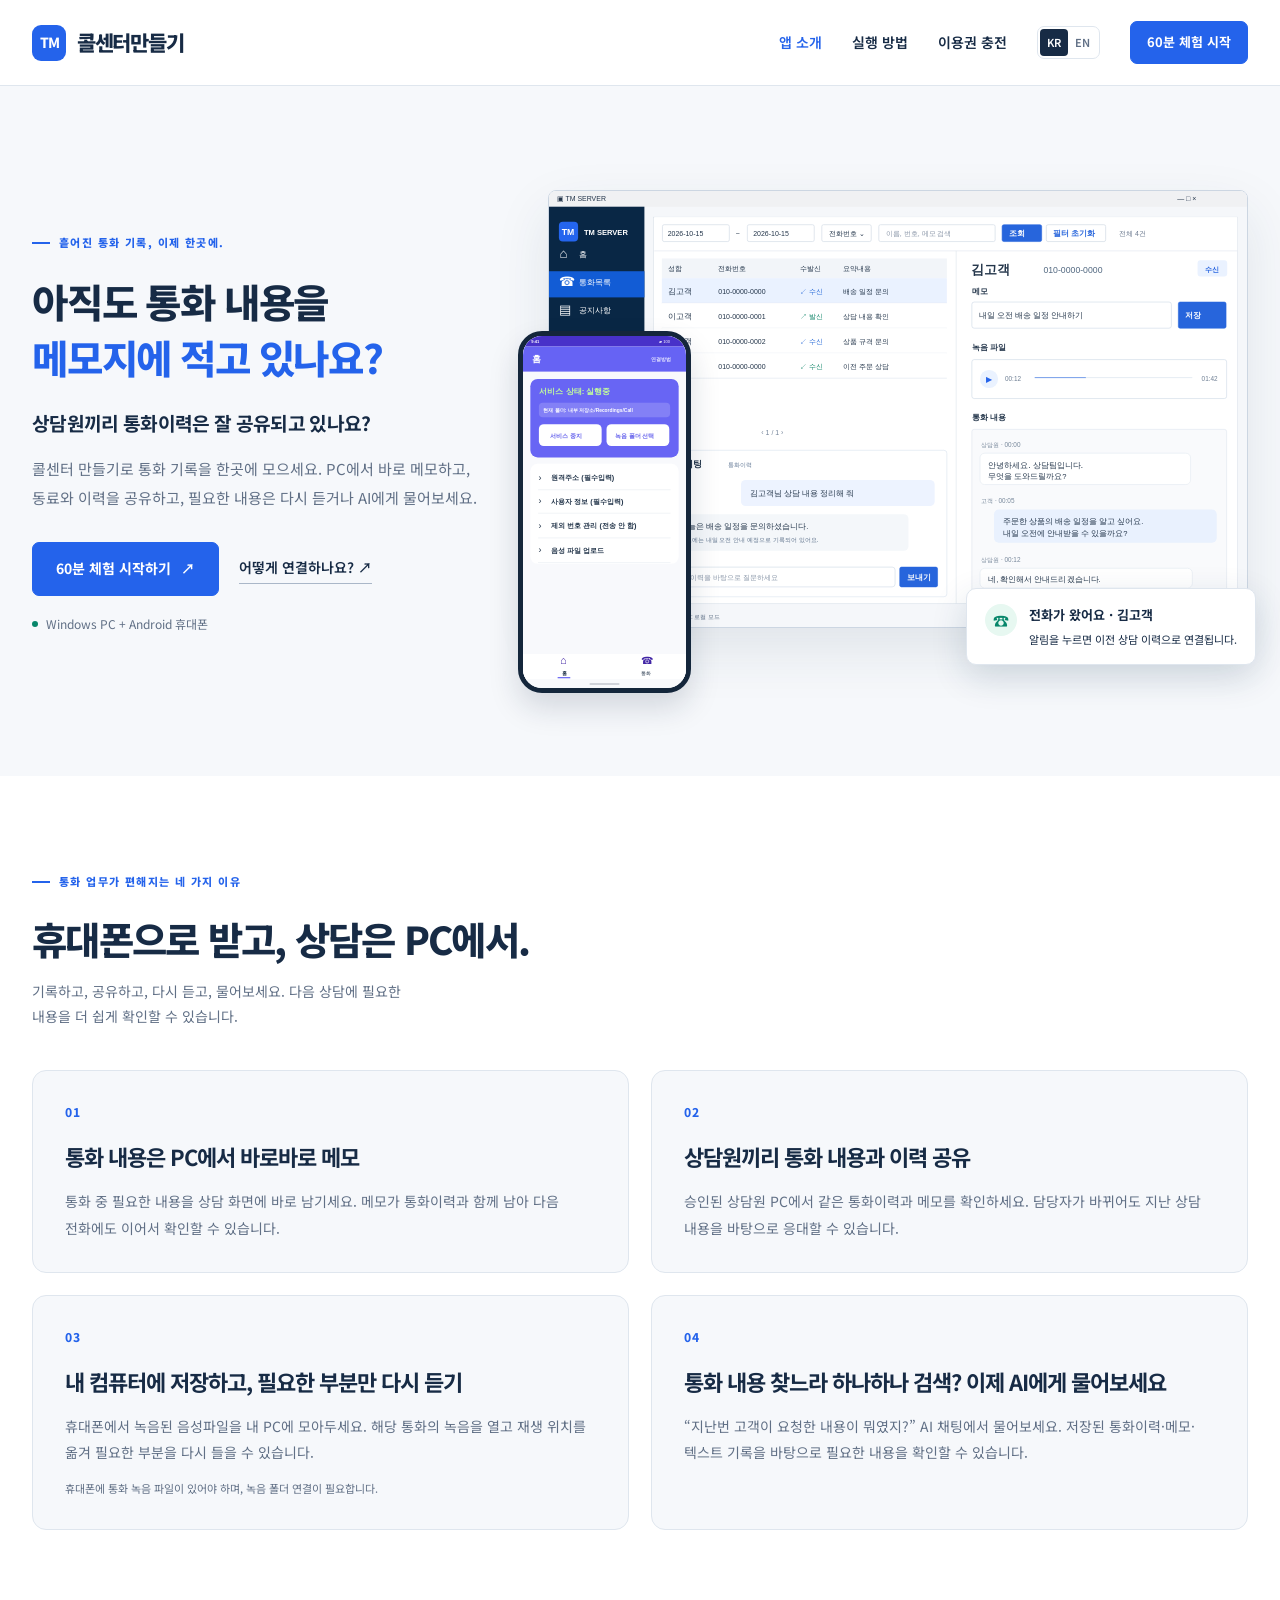
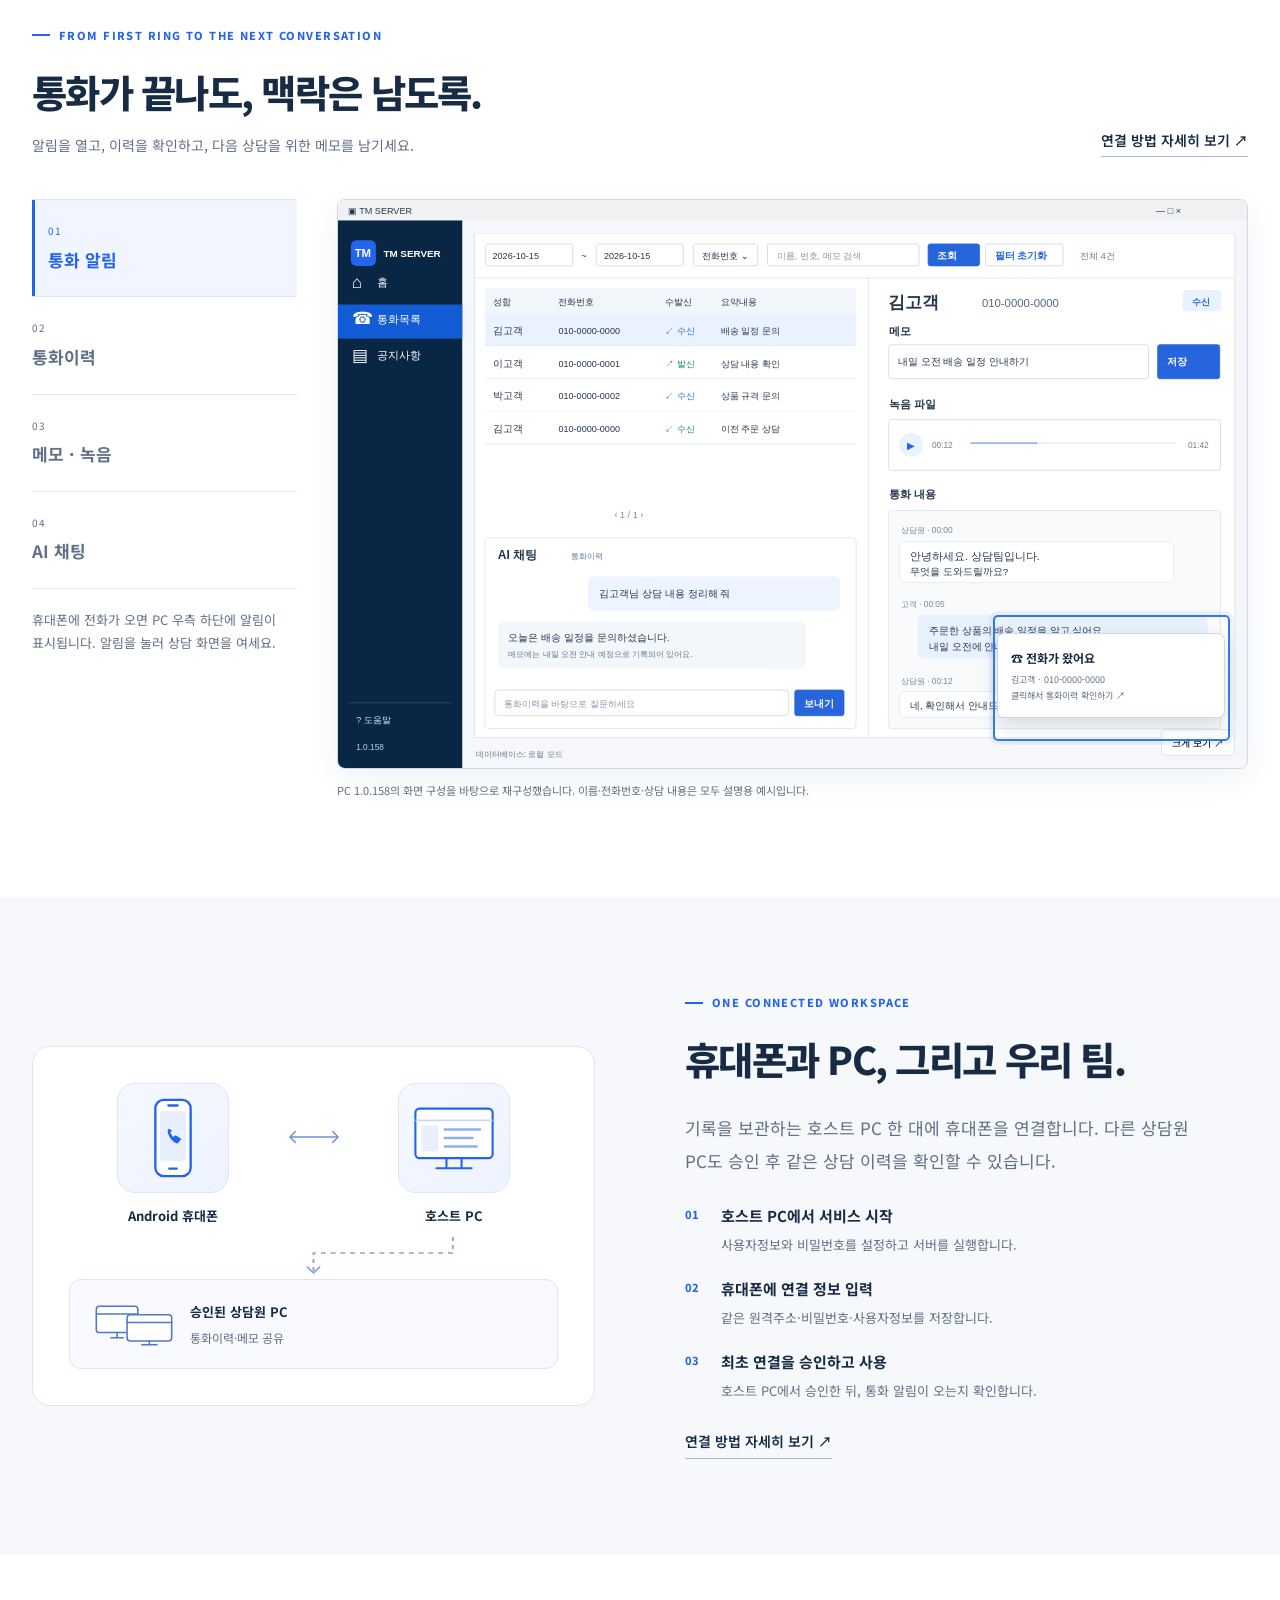
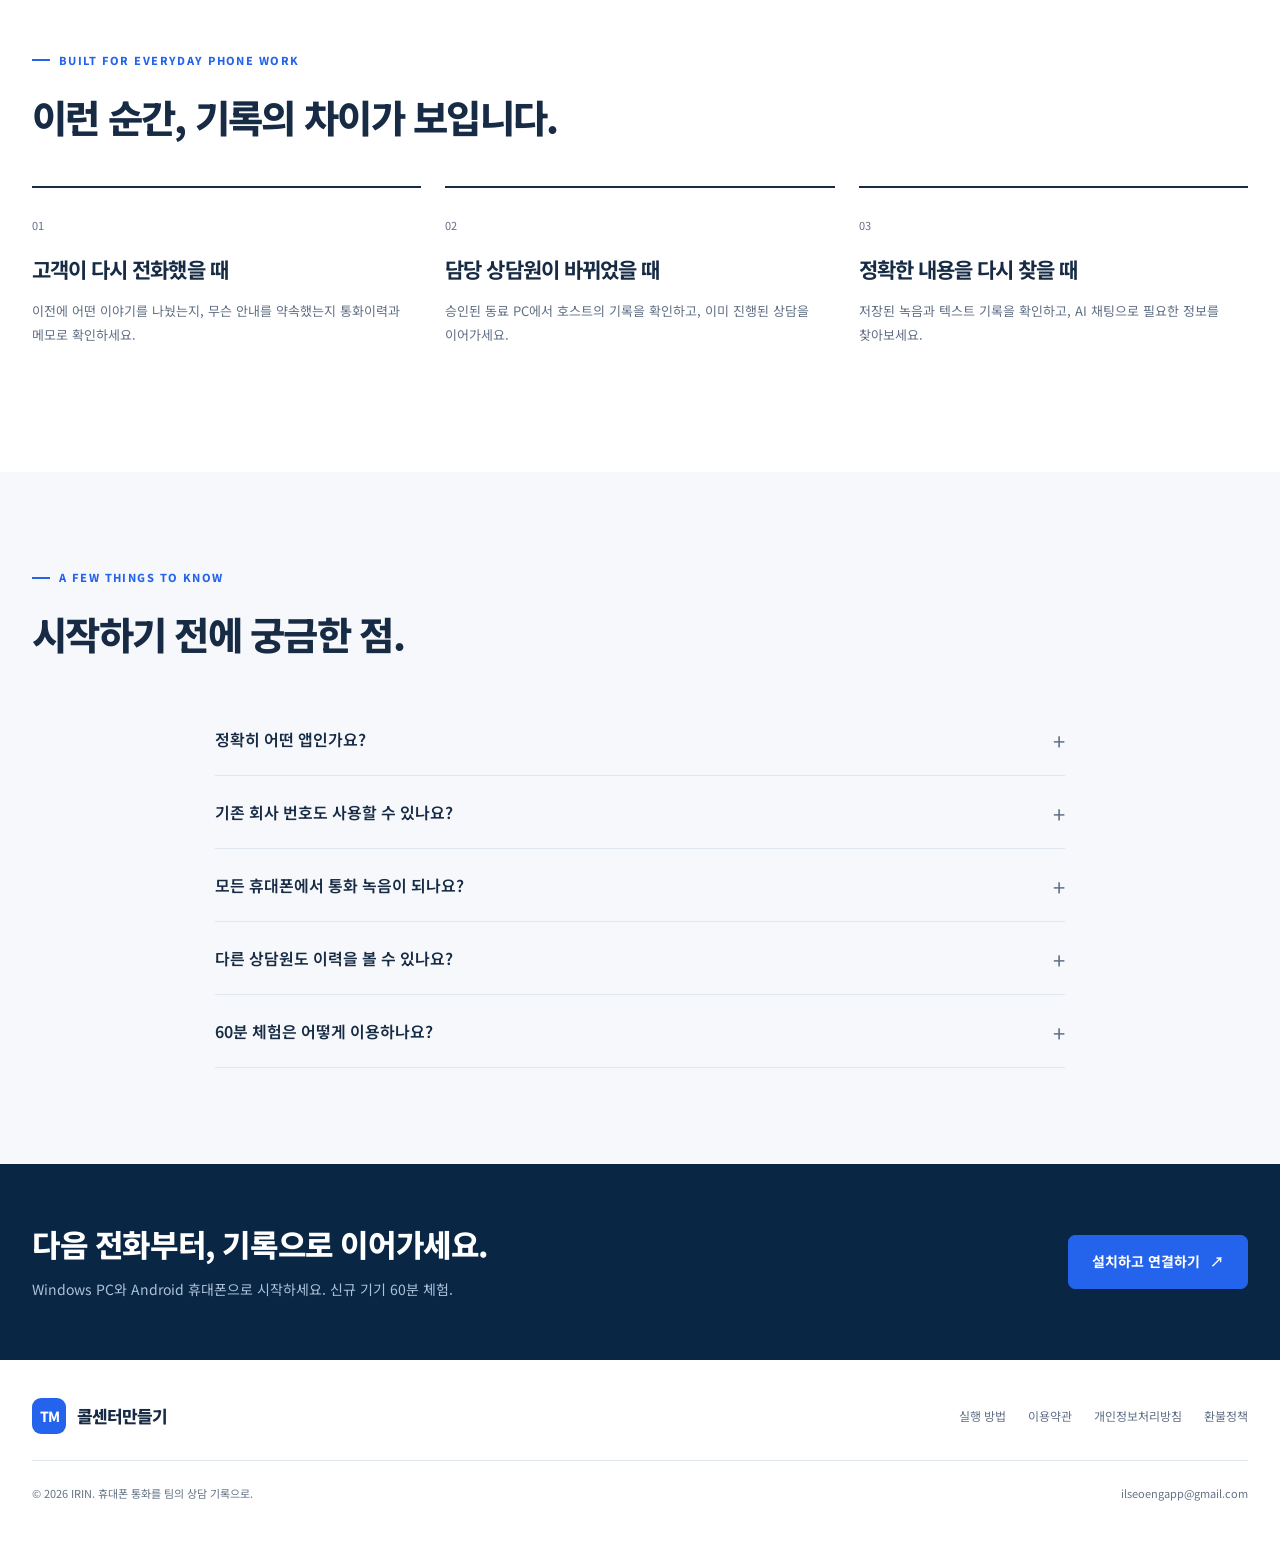
==== commit f360643a: "Lead product page with customer problems and four key benefits" ====
--- a/index.html
+++ b/index.html
@@ -72,19 +72,22 @@
     <div class="wrap hero-grid">
      <div class="hero-copy">
       <div class="eyebrow" data-i18n="hero.eyebrow">
-       YOUR PHONE. YOUR TEAM. ONE WORKSPACE.
+       흩어진 통화 기록, 이제 한곳에.
       </div>
       <h1>
        <span data-i18n="hero.h1">
-        휴대폰으로 받고,
+        아직도 통화 내용을
        </span>
        <br/>
        <span class="accent" data-i18n="hero.h2">
-        상담은 PC에서.
+        메모지에 적고 있나요?
        </span>
       </h1>
+      <p class="hero-question" data-i18n="hero.question">
+       상담원끼리 통화이력은 잘 공유되고 있나요?
+      </p>
       <p class="lead" data-i18n="hero.desc">
-       업무용 휴대폰과 PC를 연결하세요. 걸려온 전화의 알림부터 통화이력, 메모, 상담원 간 기록 공유까지 한곳에서 이어집니다.
+       콜센터 만들기로 통화 기록을 한곳에 모으세요. PC에서 바로 메모하고, 동료와 이력을 공유하고, 필요한 내용은 다시 듣거나 AI에게 물어보세요.
       </p>
       <div class="hero-actions">
        <a class="btn" href="start.html#download">
@@ -137,35 +140,41 @@
      </figure>
     </div>
    </section>
-   <section aria-label="서비스 요약" class="intro-strip">
-    <div class="wrap intro-inner">
-     <div>
-      <strong data-i18n="strip.1">
-       쓰던 휴대폰 그대로
-      </strong>
-      <p data-i18n="strip.1d">
-       업무용 Android 휴대폰과 상담 기록을 쌓을 PC를 연결합니다.
-      </p>
-     </div>
-     <div>
-      <strong data-i18n="strip.2">
-       다시 걸려온 전화에도
-      </strong>
-      <p data-i18n="strip.2d">
-       이전 상담 이력과 메모를 함께 확인합니다.
-      </p>
-     </div>
-     <div>
-      <strong data-i18n="strip.3">
-       처음은 60분 체험으로
-      </strong>
-      <p data-i18n="strip.3d">
-       신규 등록 기기 기준, 이후 필요한 이용권을 충전합니다.
-      </p>
-     </div>
-    </div>
-   </section>
    <section class="section" id="features">
+    <div class="wrap">
+     <div class="section-head">
+      <div>
+       <div class="eyebrow" data-i18n="benefits.eye">통화 업무가 편해지는 네 가지 이유</div>
+       <h2 data-i18n="benefits.title">휴대폰으로 받고, 상담은 PC에서.</h2>
+       <p data-i18n="benefits.desc">기록하고, 공유하고, 다시 듣고, 물어보세요. 다음 상담에 필요한 내용을 더 쉽게 확인할 수 있습니다.</p>
+      </div>
+     </div>
+     <div class="benefits-grid">
+      <article class="benefit-card">
+       <span class="benefit-number" aria-hidden="true">01</span>
+       <h3 data-i18n="benefits.1">통화 내용은 PC에서 바로바로 메모</h3>
+       <p data-i18n="benefits.1d">통화 중 필요한 내용을 상담 화면에 바로 남기세요. 메모가 통화이력과 함께 남아 다음 전화에도 이어서 확인할 수 있습니다.</p>
+      </article>
+      <article class="benefit-card">
+       <span class="benefit-number" aria-hidden="true">02</span>
+       <h3 data-i18n="benefits.2">상담원끼리 통화 내용과 이력 공유</h3>
+       <p data-i18n="benefits.2d">승인된 상담원 PC에서 같은 통화이력과 메모를 확인하세요. 담당자가 바뀌어도 지난 상담 내용을 바탕으로 응대할 수 있습니다.</p>
+      </article>
+      <article class="benefit-card">
+       <span class="benefit-number" aria-hidden="true">03</span>
+       <h3 data-i18n="benefits.3">내 컴퓨터에 저장하고, 필요한 부분만 다시 듣기</h3>
+       <p data-i18n="benefits.3d">휴대폰에서 녹음된 음성파일을 내 PC에 모아두세요. 해당 통화의 녹음을 열고 재생 위치를 옮겨 필요한 부분을 다시 들을 수 있습니다.</p>
+       <small data-i18n="benefits.recording">휴대폰에 통화 녹음 파일이 있어야 하며, 녹음 폴더 연결이 필요합니다.</small>
+      </article>
+      <article class="benefit-card">
+       <span class="benefit-number" aria-hidden="true">04</span>
+       <h3 data-i18n="benefits.4">통화 내용 찾느라 하나하나 검색? 이제 AI에게 물어보세요</h3>
+       <p data-i18n="benefits.4d">“지난번 고객이 요청한 내용이 뭐였지?” AI 채팅에서 물어보세요. 저장된 통화이력·메모·텍스트 기록을 바탕으로 필요한 내용을 확인할 수 있습니다.</p>
+      </article>
+     </div>
+    </div>
+   </section>
+   <section class="section benefits-tour" id="walkthrough">
     <div class="wrap">
      <div class="section-head">
       <div>
--- a/assets/site.css
+++ b/assets/site.css
@@ -25,3 +25,16 @@
 .tour-viewport{position:relative}.tour-highlight{left:16%;top:15%;width:41%;height:30%}.tour-screen[data-scene=memo] .tour-highlight{left:60%;top:22%;width:37%;height:11%}.tour-screen[data-scene=ai] .tour-highlight{left:16%;top:59%;width:41%;height:34%}.tour-screen[data-scene=notice] .tour-highlight{left:72%;top:73%;width:26%;height:22%}
 
 @media(min-width:761px) and (max-width:1000px){.header{height:68px}.header-inner{gap:10px}.nav-toggle{display:block}.nav{position:absolute;top:68px;left:0;right:0;border-bottom:1px solid var(--line);background:#fff;padding:22px;display:none;flex-wrap:wrap;gap:22px}.nav.open{display:flex}.nav .language{margin-left:auto}.guide-nav{top:68px}}
+
+/* Lead with the user's problem, then connect it to four concrete benefits. */
+.hero-copy h1{font-size:clamp(30px,3.1vw,44px);line-height:1.42;letter-spacing:-.055em}
+.hero-question{font-size:clamp(17px,1.5vw,21px);font-weight:700;line-height:1.7;margin-top:22px;max-width:460px;word-break:keep-all;letter-spacing:-.035em}
+.hero-copy .lead{font-size:15px;margin-top:14px}
+.benefits-grid{display:grid;grid-template-columns:repeat(2,minmax(0,1fr));gap:22px}
+.benefit-card{padding:30px 32px;border:1px solid var(--line);border-radius:14px;background:var(--paper);min-width:0}
+.benefit-number{display:block;color:var(--blue);font-size:12px;font-weight:800;letter-spacing:.08em;margin-bottom:18px}
+.benefit-card h3{font-size:22px;max-width:490px;line-height:1.5}
+.benefit-card p{font-size:14px;line-height:1.9;color:var(--muted);margin-top:15px}
+.benefit-card small{display:block;color:var(--muted);font-size:11px;line-height:1.8;margin-top:13px;word-break:keep-all}
+.benefits-tour{padding-top:0}
+@media(max-width:760px){.hero-copy h1{font-size:clamp(27px,6vw,38px)}.hero-question{font-size:18px;margin-top:18px}.hero-copy .lead{font-size:14px}.benefits-grid{grid-template-columns:1fr;gap:14px}.benefit-card{padding:24px}.benefit-number{margin-bottom:10px}.benefit-card h3{font-size:20px}.benefit-card p{font-size:13px;margin-top:12px}}
